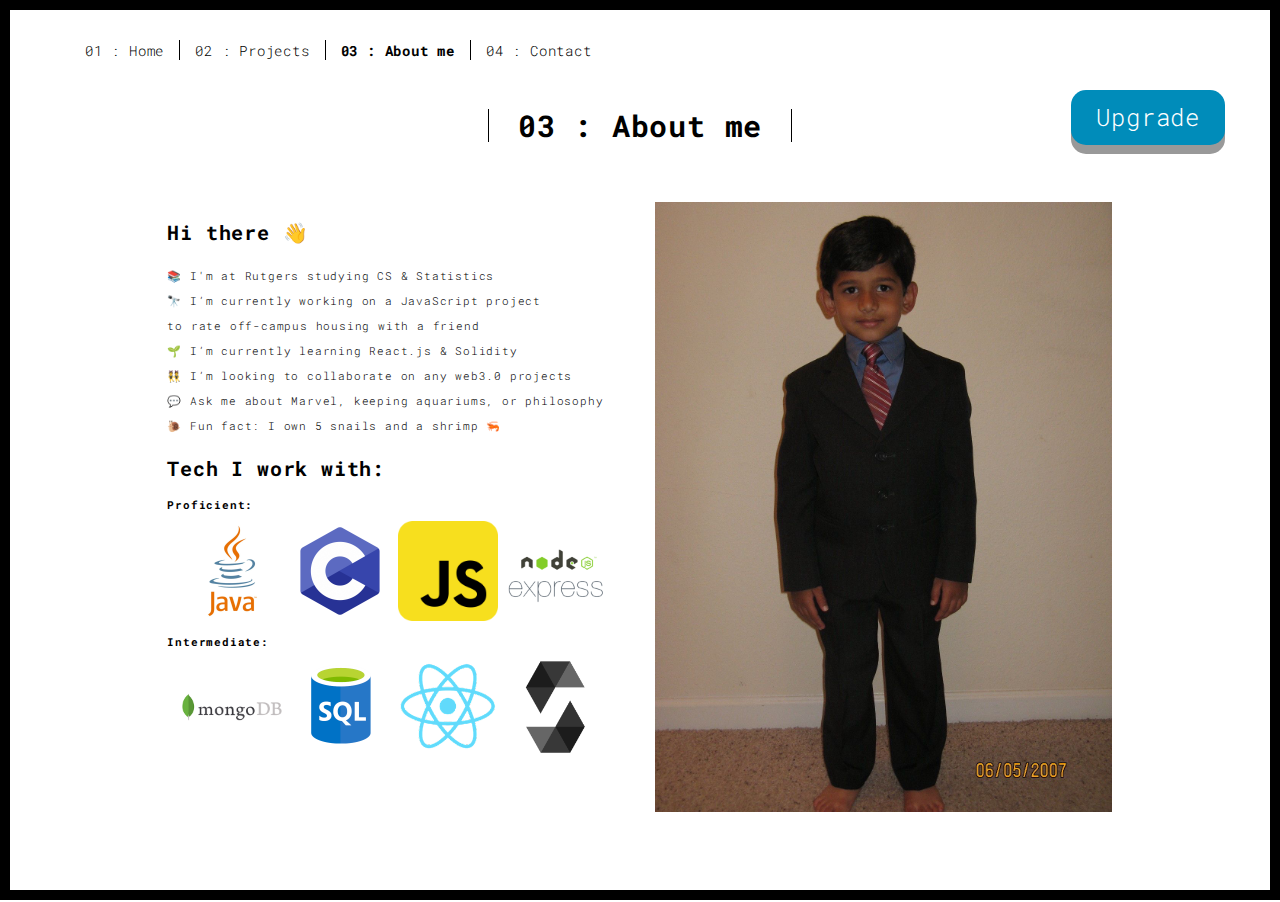
==== about.html @ c61978a7 "Top-right Corner" ====
<!DOCTYPE html>
<html lang="en">

<head>
  <meta charset="UTF-8">
  <meta content="IE=edge" http-equiv="X-UA-Compatible">
  <meta content="width=device-width,initial-scale=1" name="viewport">
  <meta content="description" name="description">
  <meta name="google" content="notranslate" />
  

  <!-- Disable tap highlight on IE -->
  <meta name="msapplication-tap-highlight" content="no">
  
  <link rel="apple-touch-icon" sizes="180x180" href="./assets/apple-icon-180x180.png">
  <link href="./assets/favicon.ico" rel="icon">

  <title>About page</title>  

<link href="./main.3f6952e4.css" rel="stylesheet"></head>

<body class="">
<div id="site-border-left"></div>
<div id="site-border-right"></div>
<div id="site-border-top"></div>
<div id="site-border-bottom"></div>
 <!-- Add your content of header -->
<header>
  <nav class="navbar  navbar-fixed-top navbar-default">
    <div class="container">
        <button type="button" class="navbar-toggle collapsed" data-toggle="collapse" data-target="#navbar-collapse" aria-expanded="false">
          <span class="sr-only">Toggle navigation</span>
          <span class="icon-bar"></span>
          <span class="icon-bar"></span>
          <span class="icon-bar"></span>
        </button>

      <div class="collapse navbar-collapse" id="navbar-collapse">
        <ul class="nav navbar-nav ">
          <li><a href="./index.html" title="">01 : Home</a></li>
          <li><a href="./works.html" title="">02 : Projects</a></li>
          <li><a href="./about.html" title="">03 : About me</a></li>
          <li><a href="./contact.html" title="">04 : Contact</a></li>
          
        </ul>
	

      </div> 
    </div>
  </nav>
</header>

<div class="section-container">
    <div class="container">
      <div class="row">
        <div class="col-xs-12">
          <div class="section-container-spacer text-center">
            <h1 class="h2">03 : About me</h1>
		<a href="https://abhitej-bokka.github.io/three/" class="button">Upgrade</a>
          </div>
          
          <div class="row">
            <div class="col-md-10 col-md-offset-1">
              <div class="row">
                <div class="col-xs-12 col-md-6">
                  <h3>Hi there 👋</h3>
                  <p>
📚 I'm at Rutgers studying CS & Statistics<br>
🔭 I’m currently working on a JavaScript project <br>to rate off-campus housing with a friend <br>
🌱 I’m currently learning React.js & Solidity <br>
👯 I’m looking to collaborate on any web3.0 projects <br>
💬 Ask me about Marvel, keeping aquariums, or philosophy <br>
🐌 Fun fact: I own 5 snails and a shrimp 🦐<br> </p>	


<style>
img:hover {
  animation: shake 0.5s;
  animation-iteration-count: infinite;
}

@keyframes shake {
  0% { transform: translate(1px, 1px) rotate(0deg); }
  10% { transform: translate(-1px, -2px) rotate(-1deg); }
  20% { transform: translate(-3px, 0px) rotate(1deg); }
  30% { transform: translate(3px, 2px) rotate(0deg); }
  40% { transform: translate(1px, -1px) rotate(1deg); }
  50% { transform: translate(-1px, 2px) rotate(-1deg); }
  60% { transform: translate(-3px, 1px) rotate(0deg); }
  70% { transform: translate(3px, 1px) rotate(-1deg); }
  80% { transform: translate(-1px, -1px) rotate(1deg); }
  90% { transform: translate(1px, 2px) rotate(0deg); }
  100% { transform: translate(1px, -2px) rotate(-1deg); }
}
</style>


<h3>Tech I work with:</h3>
<h4>Proficient:</h4>	

<div class="col-xs-12 col-md-12">

<p>
<img src="./assets/images/skills/java.jpg" alt="Avatar" style="width:100px;height:100px;">

<img src="./assets/images/skills/cp.png" alt="Avatar" style="width:100px;height:100px;">

<img src="./assets/images/skills/javascript.png" alt="Avatar" style="width:100px;height:100px;">

<img src="./assets/images/skills/ne.png" alt="Avatar" style="width:100px;height:100px;">

</div>

<h4>Intermediate:</h4>	

<div class="col-xs-12 col-md-12">

<p>

<img src="./assets/images/skills/mongodb.png" alt="Avatar" style="width:100px;height:100px;">

<img src="./assets/images/skills/sql.png" alt="Avatar" style="width:100px;height:100px;">


<!--
<img src="./assets/images/skills/html5.png" alt="Avatar" style="width:100px;height:100px;">

<img src="./assets/images/skills/css3.png" alt="Avatar" style="width:100px;height:100px;">
-->
<img src="./assets/images/skills/react.png" alt="Avatar" style="width:100px;height:100px;">

<img src="./assets/images/skills/solid.png" alt="Avatar" style="width:100px;height:100px;">
</div>
                  

                </div>
                <div class="col-xs-12 col-md-6">
                  <img src="./assets/images/baby.jpg" class="img-responsive" alt="">
                </div>
              </div>
            </div>
          </div>
          
          
       </div>
      </div>
    </div>
  </div>


<style>
.button {
  display: inline-block;
  padding: 15px 25px;
  font-size: 24px;
  cursor: pointer;
  text-align: center;
  text-decoration: none;
  outline: none;
  color: #fff;
  background-color: #008CBA;
  border: none;
  border-radius: 15px;
  box-shadow: 0 9px #999;
position:absolute; top:0; right:00;
}

.button:hover {background-color: #0487B3}

.button:active {
  background-color: #037DA6;
  box-shadow: 0 5px #666;
  transform: translateY(4px);
}
</style>
<!--
<a href="https://abhitej-bokka.github.io/three/" class="button">Upgrade</a>
  <div class="container">
    <div class="row">
      <div class="col-xs-12">
	<a href="https://abhitej-bokka.github.io/three/" class="button">Upgrade</a>
      </div>
    </div>
  </div>
-->

<script>
  document.addEventListener("DOMContentLoaded", function (event) {
     navActivePage();
  });
</script>

<!-- Google Analytics: change UA-XXXXX-X to be your site's ID 

<script>
  (function (i, s, o, g, r, a, m) {
    i['GoogleAnalyticsObject'] = r; i[r] = i[r] || function () {
      (i[r].q = i[r].q || []).push(arguments)
    }, i[r].l = 1 * new Date(); a = s.createElement(o),
      m = s.getElementsByTagName(o)[0]; a.async = 1; a.src = g; m.parentNode.insertBefore(a, m)
  })(window, document, 'script', '//www.google-analytics.com/analytics.js', 'ga');
  ga('create', 'UA-XXXXX-X', 'auto');
  ga('send', 'pageview');
</script>

--> <script type="text/javascript" src="./main.70a66962.js"></script></body>

</html>
---- main.3f6952e4.css ----
@import url(https://fonts.googleapis.com/css?family=Roboto:900|Roboto+Mono:300,400,700);
@import url(https://maxcdn.bootstrapcdn.com/font-awesome/4.7.0/css/font-awesome.min.css);

/*!
 * Bootstrap v3.3.7 (http://getbootstrap.com)
 * Copyright 2011-2016 Twitter, Inc.
 * Licensed under MIT (https://github.com/twbs/bootstrap/blob/master/LICENSE)
 */


/*! normalize.css v3.0.3 | MIT License | github.com/necolas/normalize.css */

html {
	font-family: sans-serif;
	-ms-text-size-adjust: 100%;
	-webkit-text-size-adjust: 100%
}

body {
	margin: 0
}

article,
aside,
details,
figcaption,
figure,
footer,
header,
hgroup,
main,
menu,
nav,
section,
summary {
	display: block
}

audio,
canvas,
progress,
video {
	display: inline-block;
	vertical-align: baseline
}

audio:not([controls]) {
	display: none;
	height: 0
}

[hidden],
template {
	display: none
}

a {
	background-color: transparent
}

a:active,
a:hover {
	outline: 0
}

abbr[title] {
	border-bottom: 1px dotted
}

b,
strong {
	font-weight: 700
}

dfn {
	font-style: italic
}

h1 {
	font-size: 2em;
	margin: .67em 0
}

mark {
	background: #ff0;
	color: #000
}

small {
	font-size: 80%
}

sub,
sup {
	font-size: 75%;
	line-height: 0;
	position: relative;
	vertical-align: baseline
}

sup {
	top: -.5em
}

sub {
	bottom: -.25em
}

img {
	border: 0
}

svg:not(:root) {
	overflow: hidden
}

figure {
	margin: 1em 40px
}

hr {
	box-sizing: content-box;
	height: 0
}

pre {
	overflow: auto
}

code,
kbd,
pre,
samp {
	font-family: monospace, monospace;
	font-size: 1em
}

button,
input,
optgroup,
select,
textarea {
	color: inherit;
	font: inherit;
	margin: 0
}

button {
	overflow: visible
}

button,
select {
	text-transform: none
}

button,
html input[type=button],
input[type=reset],
input[type=submit] {
	-webkit-appearance: button;
	cursor: pointer
}

button[disabled],
html input[disabled] {
	cursor: default
}

button::-moz-focus-inner,
input::-moz-focus-inner {
	border: 0;
	padding: 0
}

input {
	line-height: normal
}

input[type=checkbox],
input[type=radio] {
	box-sizing: border-box;
	padding: 0
}

input[type=number]::-webkit-inner-spin-button,
input[type=number]::-webkit-outer-spin-button {
	height: auto
}

input[type=search] {
	-webkit-appearance: textfield;
	box-sizing: content-box
}

input[type=search]::-webkit-search-cancel-button,
input[type=search]::-webkit-search-decoration {
	-webkit-appearance: none
}

fieldset {
	border: 1px pink;
	margin: 10 12px;
	padding: .35em .625em .75em
}

textarea {
	overflow: auto
}

optgroup {
	font-weight: 700
}

table {
	border-collapse: collapse;
	border-spacing: 0
}

td,
th {
	padding: 0
}


/*! Source: https://github.com/h5bp/html5-boilerplate/blob/master/src/css/main.css */

@media print {
	*,
	:after,
	:before {
		background: transparent!important;
		color: #000!important;
		box-shadow: none!important;
		text-shadow: none!important
	}
	a,
	a:visited {
		text-decoration: underline
	}
	a[href]:after {
		content: " (" attr(href) ")"
	}
	abbr[title]:after {
		content: " (" attr(title) ")"
	}
	a[href^="#"]:after,
	a[href^="javascript:"]:after {
		content: ""
	}
	blockquote,
	pre {
		border: 1px solid #999;
		page-break-inside: avoid
	}
	thead {
		display: table-header-group
	}
	img,
	tr {
		page-break-inside: avoid
	}
	img {
		max-width: 100%!important
	}
	h2,
	h3,
	p {
		orphans: 3;
		widows: 3
	}
	h2,
	h3 {
		page-break-after: avoid
	}
	.navbar {
		display: none
	}
	.btn>.caret,
	.dropup>.btn>.caret {
		border-top-color: #000!important
	}
	.label {
		border: 1px solid #000
	}
	.table {
		border-collapse: collapse!important
	}
	.table td,
	.table th {
		background-color: #fff!important
	}
	.table-bordered td,
	.table-bordered th {
		border: 1px solid #ddd!important
	}
}

*,
:after,
:before {
	-webkit-box-sizing: border-box;
	-moz-box-sizing: border-box;
	box-sizing: border-box
}

html {
	font-size: 10px;
	-webkit-tap-highlight-color: transparent
}

body {
	font-family: Roboto Mono, Helvetica, Arial, sans-serif;
	font-size: 11px;
	line-height: 1.78;
	color: #000;
	background-color: #fff
}

button,
input,
select,
textarea {
	font-family: inherit;
	font-size: inherit;
	line-height: inherit
}

a {
	color: #001aff;
	text-decoration: none
}

a:focus,
a:hover {
	color: #0012b3;
	text-decoration: underline
}

a:focus {
	outline: 5px auto -webkit-focus-ring-color;
	outline-offset: -2px
}

figure {
	margin: 0
}

img {
	vertical-align: middle
}

.img-responsive {
	display: block;
	max-width: 100%;
	height: auto
}

.img-rounded {
	border-radius: 0
}

.img-thumbnail {
	padding: 4px;
	line-height: 1.78;
	background-color: #fff;
	border: 1px solid #ddd;
	border-radius: 0;
	-webkit-transition: all .2s ease-in-out;
	-o-transition: all .2s ease-in-out;
	transition: all .2s ease-in-out;
	display: inline-block;
	max-width: 100%;
	height: auto
}

.img-circle {
	border-radius: 50%
}

//Added by Abhitej Bokka - 1/21/2022


/* The flip card container - set the width and height to whatever you want. We have added the border property to demonstrate that the flip itself goes out of the box on hover (remove perspective if you don't want the 3D effect */
.flip-card {
  background-color: transparent;
  width: 30px;
  height: 20px;
  border: 1px solid #f1f1f1;
  perspective: 100px; /* Remove this if you don't want the 3D effect */
}

/* This container is needed to position the front and back side */
.flip-card-inner {
  position: relative;
  width: 100%;
  height: 100%;
  text-align: center;
  transition: transform 0.8s;
  transform-style: preserve-3d;
}

/* Do an horizontal flip when you move the mouse over the flip box container */
.flip-card:hover .flip-card-inner {
  transform: rotateY(180deg);
}

/* Position the front and back side */
.flip-card-front, .flip-card-back {
  position: absolute;
  width: 100%;
  height: 100%;
  -webkit-backface-visibility: hidden; /* Safari */
  backface-visibility: hidden;
}

/* Style the front side (fallback if image is missing) */
.flip-card-front {
  background-color: #bbb;
  color: black;
}

/* Style the back side */
.flip-card-back {
  background-color: dodgerblue;
  color: black;
  transform: rotateY(180deg);
}








//Finished by Abhitej Bokka - 1/21/2022






hr {
	margin-top: 19px;
	margin-bottom: 19px;
	border: 0;
	border-top: 1px solid #eee
}

.sr-only {
	position: absolute;
	width: 1px;
	height: 1px;
	margin: -1px;
	padding: 0;
	overflow: hidden;
	clip: rect(0, 0, 0, 0);
	border: 0
}

.sr-only-focusable:active,
.sr-only-focusable:focus {
	position: static;
	width: auto;
	height: auto;
	margin: 0;
	overflow: visible;
	clip: auto
}

[role=button] {
	cursor: pointer
}

.h1,
.h2,
.h3,
.h4,
.h5,
.h6,
h1,
h2,
h3,
h4,
h5,
h6 {
	font-family: Roboto Mono, Helvetica, Arial, sans-serif;
	font-weight: 700;
	line-height: 1.1;
	color: #000
}

.h1 .small,
.h1 small,
.h2 .small,
.h2 small,
.h3 .small,
.h3 small,
.h4 .small,
.h4 small,
.h5 .small,
.h5 small,
.h6 .small,
.h6 small,
h1 .small,
h1 small,
h2 .small,
h2 small,
h3 .small,
h3 small,
h4 .small,
h4 small,
h5 .small,
h5 small,
h6 .small,
h6 small {
	font-weight: 400;
	line-height: 1;
	color: #777
}

.h1,
.h2,
.h3,
h1,
h2,
h3 {
	margin-top: 19px;
	margin-bottom: 9.5px
}

.h1 .small,
.h1 small,
.h2 .small,
.h2 small,
.h3 .small,
.h3 small,
h1 .small,
h1 small,
h2 .small,
h2 small,
h3 .small,
h3 small {
	font-size: 65%
}

.h4,
.h5,
.h6,
h4,
h5,
h6 {
	margin-top: 9.5px;
	margin-bottom: 9.5px
}

.h4 .small,
.h4 small,
.h5 .small,
.h5 small,
.h6 .small,
.h6 small,
h4 .small,
h4 small,
h5 .small,
h5 small,
h6 .small,
h6 small {
	font-size: 75%
}

.h1,
h1 {
	font-size: 70px
}

.h2,
h2 {
	font-size: 30px
}

.h3,
h3 {
	font-size: 20px
}

.h4,
.h5,
h4,
h5 {
	font-size: 11px
}

.h6,
h6 {
	font-size: 10px
}

p {
	margin: 0 0 9.5px
}

.lead {
	margin-bottom: 19px;
	font-size: 12px;
	font-weight: 300;
	line-height: 1.4
}

@media (min-width:768px) {
	.lead {
		font-size: 16.5px
	}
}

.small,
small {
	font-size: 90%
}

.mark,
mark {
	background-color: #fcf8e3;
	padding: .2em
}

.text-left {
	text-align: left
}

.text-right {
	text-align: right
}

.text-center {
	text-align: center
}

.text-justify {
	text-align: justify
}

.text-nowrap {
	white-space: nowrap
}

.text-lowercase {
	text-transform: lowercase
}

.initialism,
.text-uppercase {
	text-transform: uppercase
}

.text-capitalize {
	text-transform: capitalize
}

.text-muted {
	color: #777
}

.text-primary {
	color: #001aff
}

a.text-primary:focus,
a.text-primary:hover {
	color: #0015cc
}

.text-success {
	color: #fff
}

a.text-success:focus,
a.text-success:hover {
	color: #e6e6e6
}

.text-info {
	color: #31708f
}

a.text-info:focus,
a.text-info:hover {
	color: #245269
}

.text-warning {
	color: #8a6d3b
}

a.text-warning:focus,
a.text-warning:hover {
	color: #66512c
}

.text-danger {
	color: #fff
}

a.text-danger:focus,
a.text-danger:hover {
	color: #e6e6e6
}

.bg-primary {
	color: #fff;
	background-color: #001aff
}

a.bg-primary:focus,
a.bg-primary:hover {
	background-color: #0015cc
}

.bg-success,
a.bg-success:focus,
a.bg-success:hover {
	background-color: #000
}

.bg-info {
	background-color: #d9edf7
}

a.bg-info:focus,
a.bg-info:hover {
	background-color: #afd9ee
}

.bg-warning {
	background-color: #fcf8e3
}

a.bg-warning:focus,
a.bg-warning:hover {
	background-color: #f7ecb5
}

.bg-danger {
	background-color: red
}

a.bg-danger:focus,
a.bg-danger:hover {
	background-color: #c00
}

.page-header {
	padding-bottom: 8.5px;
	margin: 38px 0 19px;
	border-bottom: 1px solid #eee
}

ol,
ul {
	margin-top: 0;
	margin-bottom: 9.5px
}

ol ol,
ol ul,
ul ol,
ul ul {
	margin-bottom: 0
}

.list-inline,
.list-unstyled {
	padding-left: 0;
	list-style: none
}

.list-inline {
	margin-left: -5px
}

.list-inline>li {
	display: inline-block;
	padding-left: 5px;
	padding-right: 5px
}

dl {
	margin-top: 0;
	margin-bottom: 19px
}

dd,
dt {
	line-height: 1.78
}

dt {
	font-weight: 700
}

dd {
	margin-left: 0
}

.dl-horizontal dd:after,
.dl-horizontal dd:before {
	content: " ";
	display: table
}

.dl-horizontal dd:after {
	clear: both
}

@media (min-width:768px) {
	.dl-horizontal dt {
		float: left;
		width: 160px;
		clear: left;
		text-align: right;
		overflow: hidden;
		text-overflow: ellipsis;
		white-space: nowrap
	}
	.dl-horizontal dd {
		margin-left: 180px
	}
}

abbr[data-original-title],
abbr[title] {
	cursor: help;
	border-bottom: 1px dotted #777
}

.initialism {
	font-size: 90%
}

blockquote {
	padding: 9.5px 19px;
	margin: 0 0 19px;
	font-size: 13.75px;
	border-left: 5px solid #eee
}

blockquote ol:last-child,
blockquote p:last-child,
blockquote ul:last-child {
	margin-bottom: 0
}

blockquote .small,
blockquote footer,
blockquote small {
	display: block;
	font-size: 80%;
	line-height: 1.78;
	color: #777
}

blockquote .small:before,
blockquote footer:before,
blockquote small:before {
	content: "\2014   \A0"
}

.blockquote-reverse,
blockquote.pull-right {
	padding-right: 15px;
	padding-left: 0;
	border-right: 5px solid #eee;
	border-left: 0;
	text-align: right
}

.blockquote-reverse .small:before,
.blockquote-reverse footer:before,
.blockquote-reverse small:before,
blockquote.pull-right .small:before,
blockquote.pull-right footer:before,
blockquote.pull-right small:before {
	content: ""
}

.blockquote-reverse .small:after,
.blockquote-reverse footer:after,
.blockquote-reverse small:after,
blockquote.pull-right .small:after,
blockquote.pull-right footer:after,
blockquote.pull-right small:after {
	content: "\A0   \2014"
}

address {
	margin-bottom: 19px;
	font-style: normal;
	line-height: 1.78
}

code,
kbd,
pre,
samp {
	font-family: Menlo, Monaco, Consolas, Courier New, monospace
}

code {
	color: #c7254e;
	background-color: #f9f2f4
}

code,
kbd {
	padding: 2px 4px;
	font-size: 90%;
	border-radius: 0
}

kbd {
	color: #fff;
	background-color: #333;
	box-shadow: inset 0 -1px 0 rgba(0, 0, 0, .25)
}

kbd kbd {
	padding: 0;
	font-size: 100%;
	font-weight: 700;
	box-shadow: none
}

pre {
	display: block;
	padding: 9px;
	margin: 0 0 9.5px;
	font-size: 10px;
	line-height: 1.78;
	word-break: break-all;
	word-wrap: break-word;
	color: #333;
	background-color: #f5f5f5;
	border: 1px solid #ccc;
	border-radius: 0
}

pre code {
	padding: 0;
	font-size: inherit;
	color: inherit;
	white-space: pre-wrap;
	background-color: transparent;
	border-radius: 0
}

.pre-scrollable {
	max-height: 340px;
	overflow-y: scroll
}

.container {
	margin-right: auto;
	margin-left: auto;
	padding-left: 15px;
	padding-right: 15px
}

.container:after,
.container:before {
	content: " ";
	display: table
}

.container:after {
	clear: both
}

@media (min-width:768px) {
	.container {
		width: 750px
	}
}

@media (min-width:992px) {
	.container {
		width: 970px
	}
}

@media (min-width:1200px) {
	.container {
		width: 1170px
	}
}

.container-fluid {
	margin-right: auto;
	margin-left: auto;
	padding-left: 15px;
	padding-right: 15px
}

.container-fluid:after,
.container-fluid:before {
	content: " ";
	display: table
}

.container-fluid:after {
	clear: both
}

.row {
	margin-left: -15px;
	margin-right: -15px
}

.row:after,
.row:before {
	content: " ";
	display: table
}

.row:after {
	clear: both
}

.col-lg-1,
.col-lg-2,
.col-lg-3,
.col-lg-4,
.col-lg-5,
.col-lg-6,
.col-lg-7,
.col-lg-8,
.col-lg-9,
.col-lg-10,
.col-lg-11,
.col-lg-12,
.col-md-1,
.col-md-2,
.col-md-3,
.col-md-4,
.col-md-5,
.col-md-6,
.col-md-7,
.col-md-8,
.col-md-9,
.col-md-10,
.col-md-11,
.col-md-12,
.col-sm-1,
.col-sm-2,
.col-sm-3,
.col-sm-4,
.col-sm-5,
.col-sm-6,
.col-sm-7,
.col-sm-8,
.col-sm-9,
.col-sm-10,
.col-sm-11,
.col-sm-12,
.col-xs-1,
.col-xs-2,
.col-xs-3,
.col-xs-4,
.col-xs-5,
.col-xs-6,
.col-xs-7,
.col-xs-8,
.col-xs-9,
.col-xs-10,
.col-xs-11,
.col-xs-12 {
	position: relative;
	min-height: 1px;
	padding-left: 15px;
	padding-right: 15px
}

.col-xs-1,
.col-xs-2,
.col-xs-3,
.col-xs-4,
.col-xs-5,
.col-xs-6,
.col-xs-7,
.col-xs-8,
.col-xs-9,
.col-xs-10,
.col-xs-11,
.col-xs-12 {
	float: left
}

.col-xs-1 {
	width: 8.33333%
}

.col-xs-2 {
	width: 16.66667%
}

.col-xs-3 {
	width: 25%
}

.col-xs-4 {
	width: 33.33333%
}

.col-xs-5 {
	width: 41.66667%
}

.col-xs-6 {
	width: 50%
}

.col-xs-7 {
	width: 58.33333%
}

.col-xs-8 {
	width: 66.66667%
}

.col-xs-9 {
	width: 75%
}

.col-xs-10 {
	width: 83.33333%
}

.col-xs-11 {
	width: 91.66667%
}

.col-xs-12 {
	width: 100%
}

.col-xs-pull-0 {
	right: auto
}

.col-xs-pull-1 {
	right: 8.33333%
}

.col-xs-pull-2 {
	right: 16.66667%
}

.col-xs-pull-3 {
	right: 25%
}

.col-xs-pull-4 {
	right: 33.33333%
}

.col-xs-pull-5 {
	right: 41.66667%
}

.col-xs-pull-6 {
	right: 50%
}

.col-xs-pull-7 {
	right: 58.33333%
}

.col-xs-pull-8 {
	right: 66.66667%
}

.col-xs-pull-9 {
	right: 75%
}

.col-xs-pull-10 {
	right: 83.33333%
}

.col-xs-pull-11 {
	right: 91.66667%
}

.col-xs-pull-12 {
	right: 100%
}

.col-xs-push-0 {
	left: auto
}

.col-xs-push-1 {
	left: 8.33333%
}

.col-xs-push-2 {
	left: 16.66667%
}

.col-xs-push-3 {
	left: 25%
}

.col-xs-push-4 {
	left: 33.33333%
}

.col-xs-push-5 {
	left: 41.66667%
}

.col-xs-push-6 {
	left: 50%
}

.col-xs-push-7 {
	left: 58.33333%
}

.col-xs-push-8 {
	left: 66.66667%
}

.col-xs-push-9 {
	left: 75%
}

.col-xs-push-10 {
	left: 83.33333%
}

.col-xs-push-11 {
	left: 91.66667%
}

.col-xs-push-12 {
	left: 100%
}

.col-xs-offset-0 {
	margin-left: 0
}

.col-xs-offset-1 {
	margin-left: 8.33333%
}

.col-xs-offset-2 {
	margin-left: 16.66667%
}

.col-xs-offset-3 {
	margin-left: 25%
}

.col-xs-offset-4 {
	margin-left: 33.33333%
}

.col-xs-offset-5 {
	margin-left: 41.66667%
}

.col-xs-offset-6 {
	margin-left: 50%
}

.col-xs-offset-7 {
	margin-left: 58.33333%
}

.col-xs-offset-8 {
	margin-left: 66.66667%
}

.col-xs-offset-9 {
	margin-left: 75%
}

.col-xs-offset-10 {
	margin-left: 83.33333%
}

.col-xs-offset-11 {
	margin-left: 91.66667%
}

.col-xs-offset-12 {
	margin-left: 100%
}

@media (min-width:768px) {
	.col-sm-1,
	.col-sm-2,
	.col-sm-3,
	.col-sm-4,
	.col-sm-5,
	.col-sm-6,
	.col-sm-7,
	.col-sm-8,
	.col-sm-9,
	.col-sm-10,
	.col-sm-11,
	.col-sm-12 {
		float: left
	}
	.col-sm-1 {
		width: 8.33333%
	}
	.col-sm-2 {
		width: 16.66667%
	}
	.col-sm-3 {
		width: 25%
	}
	.col-sm-4 {
		width: 33.33333%
	}
	.col-sm-5 {
		width: 41.66667%
	}
	.col-sm-6 {
		width: 50%
	}
	.col-sm-7 {
		width: 58.33333%
	}
	.col-sm-8 {
		width: 66.66667%
	}
	.col-sm-9 {
		width: 75%
	}
	.col-sm-10 {
		width: 83.33333%
	}
	.col-sm-11 {
		width: 91.66667%
	}
	.col-sm-12 {
		width: 100%
	}
	.col-sm-pull-0 {
		right: auto
	}
	.col-sm-pull-1 {
		right: 8.33333%
	}
	.col-sm-pull-2 {
		right: 16.66667%
	}
	.col-sm-pull-3 {
		right: 25%
	}
	.col-sm-pull-4 {
		right: 33.33333%
	}
	.col-sm-pull-5 {
		right: 41.66667%
	}
	.col-sm-pull-6 {
		right: 50%
	}
	.col-sm-pull-7 {
		right: 58.33333%
	}
	.col-sm-pull-8 {
		right: 66.66667%
	}
	.col-sm-pull-9 {
		right: 75%
	}
	.col-sm-pull-10 {
		right: 83.33333%
	}
	.col-sm-pull-11 {
		right: 91.66667%
	}
	.col-sm-pull-12 {
		right: 100%
	}
	.col-sm-push-0 {
		left: auto
	}
	.col-sm-push-1 {
		left: 8.33333%
	}
	.col-sm-push-2 {
		left: 16.66667%
	}
	.col-sm-push-3 {
		left: 25%
	}
	.col-sm-push-4 {
		left: 33.33333%
	}
	.col-sm-push-5 {
		left: 41.66667%
	}
	.col-sm-push-6 {
		left: 50%
	}
	.col-sm-push-7 {
		left: 58.33333%
	}
	.col-sm-push-8 {
		left: 66.66667%
	}
	.col-sm-push-9 {
		left: 75%
	}
	.col-sm-push-10 {
		left: 83.33333%
	}
	.col-sm-push-11 {
		left: 91.66667%
	}
	.col-sm-push-12 {
		left: 100%
	}
	.col-sm-offset-0 {
		margin-left: 0
	}
	.col-sm-offset-1 {
		margin-left: 8.33333%
	}
	.col-sm-offset-2 {
		margin-left: 16.66667%
	}
	.col-sm-offset-3 {
		margin-left: 25%
	}
	.col-sm-offset-4 {
		margin-left: 33.33333%
	}
	.col-sm-offset-5 {
		margin-left: 41.66667%
	}
	.col-sm-offset-6 {
		margin-left: 50%
	}
	.col-sm-offset-7 {
		margin-left: 58.33333%
	}
	.col-sm-offset-8 {
		margin-left: 66.66667%
	}
	.col-sm-offset-9 {
		margin-left: 75%
	}
	.col-sm-offset-10 {
		margin-left: 83.33333%
	}
	.col-sm-offset-11 {
		margin-left: 91.66667%
	}
	.col-sm-offset-12 {
		margin-left: 100%
	}
}

@media (min-width:992px) {
	.col-md-1,
	.col-md-2,
	.col-md-3,
	.col-md-4,
	.col-md-5,
	.col-md-6,
	.col-md-7,
	.col-md-8,
	.col-md-9,
	.col-md-10,
	.col-md-11,
	.col-md-12 {
		float: left
	}
	.col-md-1 {
		width: 8.33333%
	}
	.col-md-2 {
		width: 16.66667%
	}
	.col-md-3 {
		width: 25%
	}
	.col-md-4 {
		width: 33.33333%
	}
	.col-md-5 {
		width: 41.66667%
	}
	.col-md-6 {
		width: 50%
	}
	.col-md-7 {
		width: 58.33333%
	}
	.col-md-8 {
		width: 66.66667%
	}
	.col-md-9 {
		width: 75%
	}
	.col-md-10 {
		width: 83.33333%
	}
	.col-md-11 {
		width: 91.66667%
	}
	.col-md-12 {
		width: 100%
	}
	.col-md-pull-0 {
		right: auto
	}
	.col-md-pull-1 {
		right: 8.33333%
	}
	.col-md-pull-2 {
		right: 16.66667%
	}
	.col-md-pull-3 {
		right: 25%
	}
	.col-md-pull-4 {
		right: 33.33333%
	}
	.col-md-pull-5 {
		right: 41.66667%
	}
	.col-md-pull-6 {
		right: 50%
	}
	.col-md-pull-7 {
		right: 58.33333%
	}
	.col-md-pull-8 {
		right: 66.66667%
	}
	.col-md-pull-9 {
		right: 75%
	}
	.col-md-pull-10 {
		right: 83.33333%
	}
	.col-md-pull-11 {
		right: 91.66667%
	}
	.col-md-pull-12 {
		right: 100%
	}
	.col-md-push-0 {
		left: auto
	}
	.col-md-push-1 {
		left: 8.33333%
	}
	.col-md-push-2 {
		left: 16.66667%
	}
	.col-md-push-3 {
		left: 25%
	}
	.col-md-push-4 {
		left: 33.33333%
	}
	.col-md-push-5 {
		left: 41.66667%
	}
	.col-md-push-6 {
		left: 50%
	}
	.col-md-push-7 {
		left: 58.33333%
	}
	.col-md-push-8 {
		left: 66.66667%
	}
	.col-md-push-9 {
		left: 75%
	}
	.col-md-push-10 {
		left: 83.33333%
	}
	.col-md-push-11 {
		left: 91.66667%
	}
	.col-md-push-12 {
		left: 100%
	}
	.col-md-offset-0 {
		margin-left: 0
	}
	.col-md-offset-1 {
		margin-left: 8.33333%
	}
	.col-md-offset-2 {
		margin-left: 16.66667%
	}
	.col-md-offset-3 {
		margin-left: 25%
	}
	.col-md-offset-4 {
		margin-left: 33.33333%
	}
	.col-md-offset-5 {
		margin-left: 41.66667%
	}
	.col-md-offset-6 {
		margin-left: 50%
	}
	.col-md-offset-7 {
		margin-left: 58.33333%
	}
	.col-md-offset-8 {
		margin-left: 66.66667%
	}
	.col-md-offset-9 {
		margin-left: 75%
	}
	.col-md-offset-10 {
		margin-left: 83.33333%
	}
	.col-md-offset-11 {
		margin-left: 91.66667%
	}
	.col-md-offset-12 {
		margin-left: 100%
	}
}

@media (min-width:1200px) {
	.col-lg-1,
	.col-lg-2,
	.col-lg-3,
	.col-lg-4,
	.col-lg-5,
	.col-lg-6,
	.col-lg-7,
	.col-lg-8,
	.col-lg-9,
	.col-lg-10,
	.col-lg-11,
	.col-lg-12 {
		float: left
	}
	.col-lg-1 {
		width: 8.33333%
	}
	.col-lg-2 {
		width: 16.66667%
	}
	.col-lg-3 {
		width: 25%
	}
	.col-lg-4 {
		width: 33.33333%
	}
	.col-lg-5 {
		width: 41.66667%
	}
	.col-lg-6 {
		width: 50%
	}
	.col-lg-7 {
		width: 58.33333%
	}
	.col-lg-8 {
		width: 66.66667%
	}
	.col-lg-9 {
		width: 75%
	}
	.col-lg-10 {
		width: 83.33333%
	}
	.col-lg-11 {
		width: 91.66667%
	}
	.col-lg-12 {
		width: 100%
	}
	.col-lg-pull-0 {
		right: auto
	}
	.col-lg-pull-1 {
		right: 8.33333%
	}
	.col-lg-pull-2 {
		right: 16.66667%
	}
	.col-lg-pull-3 {
		right: 25%
	}
	.col-lg-pull-4 {
		right: 33.33333%
	}
	.col-lg-pull-5 {
		right: 41.66667%
	}
	.col-lg-pull-6 {
		right: 50%
	}
	.col-lg-pull-7 {
		right: 58.33333%
	}
	.col-lg-pull-8 {
		right: 66.66667%
	}
	.col-lg-pull-9 {
		right: 75%
	}
	.col-lg-pull-10 {
		right: 83.33333%
	}
	.col-lg-pull-11 {
		right: 91.66667%
	}
	.col-lg-pull-12 {
		right: 100%
	}
	.col-lg-push-0 {
		left: auto
	}
	.col-lg-push-1 {
		left: 8.33333%
	}
	.col-lg-push-2 {
		left: 16.66667%
	}
	.col-lg-push-3 {
		left: 25%
	}
	.col-lg-push-4 {
		left: 33.33333%
	}
	.col-lg-push-5 {
		left: 41.66667%
	}
	.col-lg-push-6 {
		left: 50%
	}
	.col-lg-push-7 {
		left: 58.33333%
	}
	.col-lg-push-8 {
		left: 66.66667%
	}
	.col-lg-push-9 {
		left: 75%
	}
	.col-lg-push-10 {
		left: 83.33333%
	}
	.col-lg-push-11 {
		left: 91.66667%
	}
	.col-lg-push-12 {
		left: 100%
	}
	.col-lg-offset-0 {
		margin-left: 0
	}
	.col-lg-offset-1 {
		margin-left: 8.33333%
	}
	.col-lg-offset-2 {
		margin-left: 16.66667%
	}
	.col-lg-offset-3 {
		margin-left: 25%
	}
	.col-lg-offset-4 {
		margin-left: 33.33333%
	}
	.col-lg-offset-5 {
		margin-left: 41.66667%
	}
	.col-lg-offset-6 {
		margin-left: 50%
	}
	.col-lg-offset-7 {
		margin-left: 58.33333%
	}
	.col-lg-offset-8 {
		margin-left: 66.66667%
	}
	.col-lg-offset-9 {
		margin-left: 75%
	}
	.col-lg-offset-10 {
		margin-left: 83.33333%
	}
	.col-lg-offset-11 {
		margin-left: 91.66667%
	}
	.col-lg-offset-12 {
		margin-left: 100%
	}
}

table {
	background-color: transparent
}

caption {
	padding-top: 8px;
	padding-bottom: 8px;
	color: #777
}

caption,
th {
	text-align: left
}

.table {
	width: 100%;
	max-width: 100%;
	margin-bottom: 19px
}

.table>tbody>tr>td,
.table>tbody>tr>th,
.table>tfoot>tr>td,
.table>tfoot>tr>th,
.table>thead>tr>td,
.table>thead>tr>th {
	padding: 8px;
	line-height: 1.78;
	vertical-align: top;
	border-top: 1px solid #ddd
}

.table>thead>tr>th {
	vertical-align: bottom;
	border-bottom: 2px solid #ddd
}

.table>caption+thead>tr:first-child>td,
.table>caption+thead>tr:first-child>th,
.table>colgroup+thead>tr:first-child>td,
.table>colgroup+thead>tr:first-child>th,
.table>thead:first-child>tr:first-child>td,
.table>thead:first-child>tr:first-child>th {
	border-top: 0
}

.table>tbody+tbody {
	border-top: 2px solid #ddd
}

.table .table {
	background-color: #fff
}

.table-condensed>tbody>tr>td,
.table-condensed>tbody>tr>th,
.table-condensed>tfoot>tr>td,
.table-condensed>tfoot>tr>th,
.table-condensed>thead>tr>td,
.table-condensed>thead>tr>th {
	padding: 5px
}

.table-bordered,
.table-bordered>tbody>tr>td,
.table-bordered>tbody>tr>th,
.table-bordered>tfoot>tr>td,
.table-bordered>tfoot>tr>th,
.table-bordered>thead>tr>td,
.table-bordered>thead>tr>th {
	border: 1px solid #ddd
}

.table-bordered>thead>tr>td,
.table-bordered>thead>tr>th {
	border-bottom-width: 2px
}

.table-striped>tbody>tr:nth-of-type(odd) {
	background-color: #f9f9f9
}

.table-hover>tbody>tr:hover {
	background-color: #f5f5f5
}

table col[class*=col-] {
	position: static;
	float: none;
	display: table-column
}

table td[class*=col-],
table th[class*=col-] {
	position: static;
	float: none;
	display: table-cell
}

.table>tbody>tr.active>td,
.table>tbody>tr.active>th,
.table>tbody>tr>td.active,
.table>tbody>tr>th.active,
.table>tfoot>tr.active>td,
.table>tfoot>tr.active>th,
.table>tfoot>tr>td.active,
.table>tfoot>tr>th.active,
.table>thead>tr.active>td,
.table>thead>tr.active>th,
.table>thead>tr>td.active,
.table>thead>tr>th.active {
	background-color: #f5f5f5
}

.table-hover>tbody>tr.active:hover>td,
.table-hover>tbody>tr.active:hover>th,
.table-hover>tbody>tr:hover>.active,
.table-hover>tbody>tr>td.active:hover,
.table-hover>tbody>tr>th.active:hover {
	background-color: #e8e8e8
}

.table-hover>tbody>tr.success:hover>td,
.table-hover>tbody>tr.success:hover>th,
.table-hover>tbody>tr:hover>.success,
.table-hover>tbody>tr>td.success:hover,
.table-hover>tbody>tr>th.success:hover,
.table>tbody>tr.success>td,
.table>tbody>tr.success>th,
.table>tbody>tr>td.success,
.table>tbody>tr>th.success,
.table>tfoot>tr.success>td,
.table>tfoot>tr.success>th,
.table>tfoot>tr>td.success,
.table>tfoot>tr>th.success,
.table>thead>tr.success>td,
.table>thead>tr.success>th,
.table>thead>tr>td.success,
.table>thead>tr>th.success {
	background-color: #000
}

.table>tbody>tr.info>td,
.table>tbody>tr.info>th,
.table>tbody>tr>td.info,
.table>tbody>tr>th.info,
.table>tfoot>tr.info>td,
.table>tfoot>tr.info>th,
.table>tfoot>tr>td.info,
.table>tfoot>tr>th.info,
.table>thead>tr.info>td,
.table>thead>tr.info>th,
.table>thead>tr>td.info,
.table>thead>tr>th.info {
	background-color: #d9edf7
}

.table-hover>tbody>tr.info:hover>td,
.table-hover>tbody>tr.info:hover>th,
.table-hover>tbody>tr:hover>.info,
.table-hover>tbody>tr>td.info:hover,
.table-hover>tbody>tr>th.info:hover {
	background-color: #c4e3f3
}

.table>tbody>tr.warning>td,
.table>tbody>tr.warning>th,
.table>tbody>tr>td.warning,
.table>tbody>tr>th.warning,
.table>tfoot>tr.warning>td,
.table>tfoot>tr.warning>th,
.table>tfoot>tr>td.warning,
.table>tfoot>tr>th.warning,
.table>thead>tr.warning>td,
.table>thead>tr.warning>th,
.table>thead>tr>td.warning,
.table>thead>tr>th.warning {
	background-color: #fcf8e3
}

.table-hover>tbody>tr.warning:hover>td,
.table-hover>tbody>tr.warning:hover>th,
.table-hover>tbody>tr:hover>.warning,
.table-hover>tbody>tr>td.warning:hover,
.table-hover>tbody>tr>th.warning:hover {
	background-color: #faf2cc
}

.table>tbody>tr.danger>td,
.table>tbody>tr.danger>th,
.table>tbody>tr>td.danger,
.table>tbody>tr>th.danger,
.table>tfoot>tr.danger>td,
.table>tfoot>tr.danger>th,
.table>tfoot>tr>td.danger,
.table>tfoot>tr>th.danger,
.table>thead>tr.danger>td,
.table>thead>tr.danger>th,
.table>thead>tr>td.danger,
.table>thead>tr>th.danger {
	background-color: red
}

.table-hover>tbody>tr.danger:hover>td,
.table-hover>tbody>tr.danger:hover>th,
.table-hover>tbody>tr:hover>.danger,
.table-hover>tbody>tr>td.danger:hover,
.table-hover>tbody>tr>th.danger:hover {
	background-color: #e60000
}

.table-responsive {
	overflow-x: auto;
	min-height: .01%
}

@media screen and (max-width:767px) {
	.table-responsive {
		width: 100%;
		margin-bottom: 14.25px;
		overflow-y: hidden;
		-ms-overflow-style: -ms-autohiding-scrollbar;
		border: 1px solid #ddd
	}
	.table-responsive>.table {
		margin-bottom: 0
	}
	.table-responsive>.table>tbody>tr>td,
	.table-responsive>.table>tbody>tr>th,
	.table-responsive>.table>tfoot>tr>td,
	.table-responsive>.table>tfoot>tr>th,
	.table-responsive>.table>thead>tr>td,
	.table-responsive>.table>thead>tr>th {
		white-space: nowrap
	}
	.table-responsive>.table-bordered {
		border: 0
	}
	.table-responsive>.table-bordered>tbody>tr>td:first-child,
	.table-responsive>.table-bordered>tbody>tr>th:first-child,
	.table-responsive>.table-bordered>tfoot>tr>td:first-child,
	.table-responsive>.table-bordered>tfoot>tr>th:first-child,
	.table-responsive>.table-bordered>thead>tr>td:first-child,
	.table-responsive>.table-bordered>thead>tr>th:first-child {
		border-left: 0
	}
	.table-responsive>.table-bordered>tbody>tr>td:last-child,
	.table-responsive>.table-bordered>tbody>tr>th:last-child,
	.table-responsive>.table-bordered>tfoot>tr>td:last-child,
	.table-responsive>.table-bordered>tfoot>tr>th:last-child,
	.table-responsive>.table-bordered>thead>tr>td:last-child,
	.table-responsive>.table-bordered>thead>tr>th:last-child {
		border-right: 0
	}
	.table-responsive>.table-bordered>tbody>tr:last-child>td,
	.table-responsive>.table-bordered>tbody>tr:last-child>th,
	.table-responsive>.table-bordered>tfoot>tr:last-child>td,
	.table-responsive>.table-bordered>tfoot>tr:last-child>th {
		border-bottom: 0
	}
}

fieldset {
	margin: 0;
	min-width: 0
}

fieldset,
legend {
	padding: 0;
	border: 0
}

legend {
	display: block;
	width: 100%;
	margin-bottom: 19px;
	font-size: 16.5px;
	line-height: inherit;
	color: #333;
	border-bottom: 1px solid #e5e5e5
}

label {
	display: inline-block;
	max-width: 100%;
	margin-bottom: 5px;
	font-weight: 700
}

input[type=search] {
	-webkit-box-sizing: border-box;
	-moz-box-sizing: border-box;
	box-sizing: border-box
}

input[type=checkbox],
input[type=radio] {
	margin: 4px 0 0;
	margin-top: 1px\9;
	line-height: normal
}

input[type=file] {
	display: block
}

input[type=range] {
	display: block;
	width: 100%
}

select[multiple],
select[size] {
	height: auto
}

input[type=checkbox]:focus,
input[type=file]:focus,
input[type=radio]:focus {
	outline: 5px auto -webkit-focus-ring-color;
	outline-offset: -2px
}

output {
	padding-top: 9px
}

.form-control,
output {
	display: block;
	font-size: 11px;
	line-height: 1.78;
	color: #555
}

.form-control {
	width: 100%;
	height: 40px;
	padding: 8px 14px;
	background-color: #fff;
	background-image: none;
	border: 1px solid #000;
	border-radius: 0;
	-webkit-box-shadow: inset 0 1px 1px rgba(0, 0, 0, .075);
	box-shadow: inset 0 1px 1px rgba(0, 0, 0, .075);
	-webkit-transition: border-color .15s ease-in-out, box-shadow .15s ease-in-out;
	-o-transition: border-color ease-in-out .15s, box-shadow ease-in-out .15s;
	transition: border-color .15s ease-in-out, box-shadow .15s ease-in-out
}

.form-control:focus {
	border-color: #66afe9;
	-webkit-box-shadow: inset 0 1px 1px rgba(0, 0, 0, .075), 0 0 8px rgba(102, 175, 233, .6);
	box-shadow: inset 0 1px 1px rgba(0, 0, 0, .075), 0 0 8px rgba(102, 175, 233, .6)
}

.form-control::-moz-placeholder {
	color: #999;
	opacity: 1
}

.form-control:-ms-input-placeholder {
	color: #999
}

.form-control::-webkit-input-placeholder {
	color: #999
}

.form-control::-ms-expand {
	border: 0;
	background-color: transparent
}

.form-control[disabled],
.form-control[readonly],
fieldset[disabled] .form-control {
	background-color: #eee;
	opacity: 1
}

.form-control[disabled],
fieldset[disabled] .form-control {
	cursor: not-allowed
}

textarea.form-control {
	height: auto
}

input[type=search] {
	-webkit-appearance: none
}

@media screen and (-webkit-min-device-pixel-ratio:0) {
	input[type=date].form-control,
	input[type=datetime-local].form-control,
	input[type=month].form-control,
	input[type=time].form-control {
		line-height: 40px
	}
	.input-group-sm>.input-group-btn>input[type=date].btn,
	.input-group-sm>.input-group-btn>input[type=datetime-local].btn,
	.input-group-sm>.input-group-btn>input[type=month].btn,
	.input-group-sm>.input-group-btn>input[type=time].btn,
	.input-group-sm>input[type=date].form-control,
	.input-group-sm>input[type=date].input-group-addon,
	.input-group-sm>input[type=datetime-local].form-control,
	.input-group-sm>input[type=datetime-local].input-group-addon,
	.input-group-sm>input[type=month].form-control,
	.input-group-sm>input[type=month].input-group-addon,
	.input-group-sm>input[type=time].form-control,
	.input-group-sm>input[type=time].input-group-addon,
	.input-group-sm input[type=date],
	.input-group-sm input[type=datetime-local],
	.input-group-sm input[type=month],
	.input-group-sm input[type=time],
	input[type=date].input-sm,
	input[type=datetime-local].input-sm,
	input[type=month].input-sm,
	input[type=time].input-sm {
		line-height: 27px
	}
	.input-group-lg>.input-group-btn>input[type=date].btn,
	.input-group-lg>.input-group-btn>input[type=datetime-local].btn,
	.input-group-lg>.input-group-btn>input[type=month].btn,
	.input-group-lg>.input-group-btn>input[type=time].btn,
	.input-group-lg>input[type=date].form-control,
	.input-group-lg>input[type=date].input-group-addon,
	.input-group-lg>input[type=datetime-local].form-control,
	.input-group-lg>input[type=datetime-local].input-group-addon,
	.input-group-lg>input[type=month].form-control,
	.input-group-lg>input[type=month].input-group-addon,
	.input-group-lg>input[type=time].form-control,
	.input-group-lg>input[type=time].input-group-addon,
	.input-group-lg input[type=date],
	.input-group-lg input[type=datetime-local],
	.input-group-lg input[type=month],
	.input-group-lg input[type=time],
	input[type=date].input-lg,
	input[type=datetime-local].input-lg,
	input[type=month].input-lg,
	input[type=time].input-lg {
		line-height: 41px
	}
}

.form-group {
	margin-bottom: 15px
}

.checkbox,
.radio {
	position: relative;
	display: block;
	margin-top: 10px;
	margin-bottom: 10px
}

.checkbox label,
.radio label {
	min-height: 19px;
	padding-left: 20px;
	margin-bottom: 0;
	font-weight: 400;
	cursor: pointer
}

.checkbox-inline input[type=checkbox],
.checkbox input[type=checkbox],
.radio-inline input[type=radio],
.radio input[type=radio] {
	position: absolute;
	margin-left: -20px;
	margin-top: 4px\9
}

.checkbox+.checkbox,
.radio+.radio {
	margin-top: -5px
}

.checkbox-inline,
.radio-inline {
	position: relative;
	display: inline-block;
	padding-left: 20px;
	margin-bottom: 0;
	vertical-align: middle;
	font-weight: 400;
	cursor: pointer
}

.checkbox-inline+.checkbox-inline,
.radio-inline+.radio-inline {
	margin-top: 0;
	margin-left: 10px
}

.checkbox-inline.disabled,
.checkbox.disabled label,
.radio-inline.disabled,
.radio.disabled label,
fieldset[disabled] .checkbox-inline,
fieldset[disabled] .checkbox label,
fieldset[disabled] .radio-inline,
fieldset[disabled] .radio label,
fieldset[disabled] input[type=checkbox],
fieldset[disabled] input[type=radio],
input[type=checkbox].disabled,
input[type=checkbox][disabled],
input[type=radio].disabled,
input[type=radio][disabled] {
	cursor: not-allowed
}

.form-control-static {
	padding-top: 9px;
	padding-bottom: 9px;
	margin-bottom: 0;
	min-height: 30px
}

.form-control-static.input-lg,
.form-control-static.input-sm,
.input-group-lg>.form-control-static.form-control,
.input-group-lg>.form-control-static.input-group-addon,
.input-group-lg>.input-group-btn>.form-control-static.btn,
.input-group-sm>.form-control-static.form-control,
.input-group-sm>.form-control-static.input-group-addon,
.input-group-sm>.input-group-btn>.form-control-static.btn {
	padding-left: 0;
	padding-right: 0
}

.input-group-sm>.form-control,
.input-group-sm>.input-group-addon,
.input-group-sm>.input-group-btn>.btn,
.input-sm {
	height: 27px;
	padding: 5px 10px;
	font-size: 10px;
	line-height: 1.5;
	border-radius: 0
}

.input-group-sm>.input-group-btn>select.btn,
.input-group-sm>select.form-control,
.input-group-sm>select.input-group-addon,
select.input-sm {
	height: 27px;
	line-height: 27px
}

.input-group-sm>.input-group-btn>select[multiple].btn,
.input-group-sm>.input-group-btn>textarea.btn,
.input-group-sm>select[multiple].form-control,
.input-group-sm>select[multiple].input-group-addon,
.input-group-sm>textarea.form-control,
.input-group-sm>textarea.input-group-addon,
select[multiple].input-sm,
textarea.input-sm {
	height: auto
}

.form-group-sm .form-control {
	height: 27px;
	padding: 5px 10px;
	font-size: 10px;
	line-height: 1.5;
	border-radius: 0
}

.form-group-sm select.form-control {
	height: 27px;
	line-height: 27px
}

.form-group-sm select[multiple].form-control,
.form-group-sm textarea.form-control {
	height: auto
}

.form-group-sm .form-control-static {
	height: 27px;
	min-height: 29px;
	padding: 6px 10px;
	font-size: 10px;
	line-height: 1.5
}

.input-group-lg>.form-control,
.input-group-lg>.input-group-addon,
.input-group-lg>.input-group-btn>.btn,
.input-lg {
	height: 41px;
	padding: 10px 16px;
	font-size: 14px;
	line-height: 1.33333;
	border-radius: 0
}

.input-group-lg>.input-group-btn>select.btn,
.input-group-lg>select.form-control,
.input-group-lg>select.input-group-addon,
select.input-lg {
	height: 41px;
	line-height: 41px
}

.input-group-lg>.input-group-btn>select[multiple].btn,
.input-group-lg>.input-group-btn>textarea.btn,
.input-group-lg>select[multiple].form-control,
.input-group-lg>select[multiple].input-group-addon,
.input-group-lg>textarea.form-control,
.input-group-lg>textarea.input-group-addon,
select[multiple].input-lg,
textarea.input-lg {
	height: auto
}

.form-group-lg .form-control {
	height: 41px;
	padding: 10px 16px;
	font-size: 14px;
	line-height: 1.33333;
	border-radius: 0
}

.form-group-lg select.form-control {
	height: 41px;
	line-height: 41px
}

.form-group-lg select[multiple].form-control,
.form-group-lg textarea.form-control {
	height: auto
}

.form-group-lg .form-control-static {
	height: 41px;
	min-height: 33px;
	padding: 11px 16px;
	font-size: 14px;
	line-height: 1.33333
}

.has-feedback {
	position: relative
}

.has-feedback .form-control {
	padding-right: 50px
}

.form-control-feedback {
	position: absolute;
	top: 0;
	right: 0;
	z-index: 2;
	display: block;
	width: 40px;
	height: 40px;
	line-height: 40px;
	text-align: center;
	pointer-events: none
}

.form-group-lg .form-control+.form-control-feedback,
.input-group-lg+.form-control-feedback,
.input-group-lg>.form-contol+.form-control-feedback,
.input-group-lg>.input-group-addon+.form-control-feedback,
.input-group-lg>.input-group-btn>.btn+.form-control-feedback,
.input-lg+.form-control-feedback {
	width: 41px;
	height: 41px;
	line-height: 41px
}

.form-group-sm .form-control+.form-control-feedback,
.input-group-sm+.form-control-feedback,
.input-group-sm>.form-control+.form-control-feedback,
.input-group-sm>.input-group-addon+.form-control-feedback,
.input-group-sm>.input-group-btn>.btn+.form-control-feedback,
.input-sm+.form-control-feedback {
	width: 27px;
	height: 27px;
	line-height: 27px
}

.has-success .checkbox,
.has-success .checkbox-inline,
.has-success.checkbox-inline label,
.has-success.checkbox label,
.has-success .control-label,
.has-success .help-block,
.has-success .radio,
.has-success .radio-inline,
.has-success.radio-inline label,
.has-success.radio label {
	color: #fff
}

.has-success .form-control {
	border-color: #fff;
	-webkit-box-shadow: inset 0 1px 1px rgba(0, 0, 0, .075);
	box-shadow: inset 0 1px 1px rgba(0, 0, 0, .075)
}

.has-success .form-control:focus {
	border-color: #e6e6e6;
	-webkit-box-shadow: inset 0 1px 1px rgba(0, 0, 0, .075), 0 0 6px #fff;
	box-shadow: inset 0 1px 1px rgba(0, 0, 0, .075), 0 0 6px #fff
}

.has-success .input-group-addon {
	color: #fff;
	border-color: #fff;
	background-color: #000
}

.has-success .form-control-feedback {
	color: #fff
}

.has-warning .checkbox,
.has-warning .checkbox-inline,
.has-warning.checkbox-inline label,
.has-warning.checkbox label,
.has-warning .control-label,
.has-warning .help-block,
.has-warning .radio,
.has-warning .radio-inline,
.has-warning.radio-inline label,
.has-warning.radio label {
	color: #8a6d3b
}

.has-warning .form-control {
	border-color: #8a6d3b;
	-webkit-box-shadow: inset 0 1px 1px rgba(0, 0, 0, .075);
	box-shadow: inset 0 1px 1px rgba(0, 0, 0, .075)
}

.has-warning .form-control:focus {
	border-color: #66512c;
	-webkit-box-shadow: inset 0 1px 1px rgba(0, 0, 0, .075), 0 0 6px #c0a16b;
	box-shadow: inset 0 1px 1px rgba(0, 0, 0, .075), 0 0 6px #c0a16b
}

.has-warning .input-group-addon {
	color: #8a6d3b;
	border-color: #8a6d3b;
	background-color: #fcf8e3
}

.has-warning .form-control-feedback {
	color: #8a6d3b
}

.has-error .checkbox,
.has-error .checkbox-inline,
.has-error.checkbox-inline label,
.has-error.checkbox label,
.has-error .control-label,
.has-error .help-block,
.has-error .radio,
.has-error .radio-inline,
.has-error.radio-inline label,
.has-error.radio label {
	color: #fff
}

.has-error .form-control {
	border-color: #fff;
	-webkit-box-shadow: inset 0 1px 1px rgba(0, 0, 0, .075);
	box-shadow: inset 0 1px 1px rgba(0, 0, 0, .075)
}

.has-error .form-control:focus {
	border-color: #e6e6e6;
	-webkit-box-shadow: inset 0 1px 1px rgba(0, 0, 0, .075), 0 0 6px #fff;
	box-shadow: inset 0 1px 1px rgba(0, 0, 0, .075), 0 0 6px #fff
}

.has-error .input-group-addon {
	color: #fff;
	border-color: #fff;
	background-color: red
}

.has-error .form-control-feedback {
	color: #fff
}

.has-feedback label~.form-control-feedback {
	top: 24px
}

.has-feedback label.sr-only~.form-control-feedback {
	top: 0
}

.help-block {
	display: block;
	margin-top: 5px;
	margin-bottom: 10px;
	color: #404040
}

@media (min-width:768px) {
	.form-inline .form-group {
		display: inline-block;
		margin-bottom: 0;
		vertical-align: middle
	}
	.form-inline .form-control {
		display: inline-block;
		width: auto;
		vertical-align: middle
	}
	.form-inline .form-control-static {
		display: inline-block
	}
	.form-inline .input-group {
		display: inline-table;
		vertical-align: middle
	}
	.form-inline .input-group .form-control,
	.form-inline .input-group .input-group-addon,
	.form-inline .input-group .input-group-btn {
		width: auto
	}
	.form-inline .input-group>.form-control {
		width: 100%
	}
	.form-inline .control-label {
		margin-bottom: 0;
		vertical-align: middle
	}
	.form-inline .checkbox,
	.form-inline .radio {
		display: inline-block;
		margin-top: 0;
		margin-bottom: 0;
		vertical-align: middle
	}
	.form-inline .checkbox label,
	.form-inline .radio label {
		padding-left: 0
	}
	.form-inline .checkbox input[type=checkbox],
	.form-inline .radio input[type=radio] {
		position: relative;
		margin-left: 0
	}
	.form-inline .has-feedback .form-control-feedback {
		top: 0
	}
}

.form-horizontal .checkbox,
.form-horizontal .checkbox-inline,
.form-horizontal .radio,
.form-horizontal .radio-inline {
	margin-top: 0;
	margin-bottom: 0;
	padding-top: 9px
}

.form-horizontal .checkbox,
.form-horizontal .radio {
	min-height: 28px
}

.form-horizontal .form-group {
	margin-left: -15px;
	margin-right: -15px
}

.form-horizontal .form-group:after,
.form-horizontal .form-group:before {
	content: " ";
	display: table
}

.form-horizontal .form-group:after {
	clear: both
}

@media (min-width:768px) {
	.form-horizontal .control-label {
		text-align: right;
		margin-bottom: 0;
		padding-top: 9px
	}
}

.form-horizontal .has-feedback .form-control-feedback {
	right: 15px
}

@media (min-width:768px) {
	.form-horizontal .form-group-lg .control-label {
		padding-top: 11px;
		font-size: 14px
	}
}

@media (min-width:768px) {
	.form-horizontal .form-group-sm .control-label {
		padding-top: 6px;
		font-size: 10px
	}
}

.btn {
	display: inline-block;
	margin-bottom: 0;
	font-weight: 400;
	text-align: center;
	vertical-align: middle;
	touch-action: manipulation;
	cursor: pointer;
	background-image: none;
	border: 1px solid transparent;
	white-space: nowrap;
	padding: 8px 14px;
	font-size: 11px;
	line-height: 1.78;
	border-radius: 0;
	-webkit-user-select: none;
	-moz-user-select: none;
	-ms-user-select: none;
	user-select: none
}

.btn.active.focus,
.btn.active:focus,
.btn.focus,
.btn:active.focus,
.btn:active:focus,
.btn:focus {
	outline: 5px auto -webkit-focus-ring-color;
	outline-offset: -2px
}

.btn.focus,
.btn:focus,
.btn:hover {
	color: #000;
	text-decoration: none
}

.btn.active,
.btn:active {
	outline: 0;
	background-image: none;
	-webkit-box-shadow: inset 0 3px 5px rgba(0, 0, 0, .125);
	box-shadow: inset 0 3px 5px rgba(0, 0, 0, .125)
}

.btn.disabled,
.btn[disabled],
fieldset[disabled] .btn {
	cursor: not-allowed;
	opacity: .65;
	filter: alpha(opacity=65);
	-webkit-box-shadow: none;
	box-shadow: none
}

a.btn.disabled,
fieldset[disabled] a.btn {
	pointer-events: none
}

.btn-default,
.btn-default.active,
.btn-default.active.focus,
.btn-default.active:focus,
.btn-default.active:hover,
.btn-default.focus,
.btn-default:active,
.btn-default:active.focus,
.btn-default:active:focus,
.btn-default:active:hover,
.btn-default:focus,
.btn-default:hover,
.open>.btn-default.dropdown-toggle,
.open>.btn-default.dropdown-toggle.focus,
.open>.btn-default.dropdown-toggle:focus,
.open>.btn-default.dropdown-toggle:hover {
	color: #000;
	background-color: transparent;
	border-color: #000
}

.btn-default.active,
.btn-default:active,
.open>.btn-default.dropdown-toggle {
	background-image: none
}

.btn-default.disabled.focus,
.btn-default.disabled:focus,
.btn-default.disabled:hover,
.btn-default[disabled].focus,
.btn-default[disabled]:focus,
.btn-default[disabled]:hover,
fieldset[disabled] .btn-default.focus,
fieldset[disabled] .btn-default:focus,
fieldset[disabled] .btn-default:hover {
	background-color: transparent;
	border-color: #000
}

.btn-default .badge {
	color: transparent;
	background-color: #000
}

.btn-primary {
	color: #001aff;
	background-color: transparent;
	border-color: #001aff
}

.btn-primary.focus,
.btn-primary:focus {
	color: #001aff;
	background-color: transparent;
	border-color: #000d80
}

.btn-primary.active,
.btn-primary:active,
.btn-primary:hover,
.open>.btn-primary.dropdown-toggle {
	color: #001aff;
	background-color: transparent;
	border-color: #0014c2
}

.btn-primary.active.focus,
.btn-primary.active:focus,
.btn-primary.active:hover,
.btn-primary:active.focus,
.btn-primary:active:focus,
.btn-primary:active:hover,
.open>.btn-primary.dropdown-toggle.focus,
.open>.btn-primary.dropdown-toggle:focus,
.open>.btn-primary.dropdown-toggle:hover {
	color: #001aff;
	background-color: transparent;
	border-color: #000d80
}

.btn-primary.active,
.btn-primary:active,
.open>.btn-primary.dropdown-toggle {
	background-image: none
}

.btn-primary.disabled.focus,
.btn-primary.disabled:focus,
.btn-primary.disabled:hover,
.btn-primary[disabled].focus,
.btn-primary[disabled]:focus,
.btn-primary[disabled]:hover,
fieldset[disabled] .btn-primary.focus,
fieldset[disabled] .btn-primary:focus,
fieldset[disabled] .btn-primary:hover {
	background-color: transparent;
	border-color: #001aff
}

.btn-primary .badge {
	color: transparent;
	background-color: #001aff
}

.btn-success {
	color: #5cb85c;
	background-color: transparent;
	border-color: #5cb85c
}

.btn-success.focus,
.btn-success:focus {
	color: #5cb85c;
	background-color: transparent;
	border-color: #2d672d
}

.btn-success.active,
.btn-success:active,
.btn-success:hover,
.open>.btn-success.dropdown-toggle {
	color: #5cb85c;
	background-color: transparent;
	border-color: #419641
}

.btn-success.active.focus,
.btn-success.active:focus,
.btn-success.active:hover,
.btn-success:active.focus,
.btn-success:active:focus,
.btn-success:active:hover,
.open>.btn-success.dropdown-toggle.focus,
.open>.btn-success.dropdown-toggle:focus,
.open>.btn-success.dropdown-toggle:hover {
	color: #5cb85c;
	background-color: transparent;
	border-color: #2d672d
}

.btn-success.active,
.btn-success:active,
.open>.btn-success.dropdown-toggle {
	background-image: none
}

.btn-success.disabled.focus,
.btn-success.disabled:focus,
.btn-success.disabled:hover,
.btn-success[disabled].focus,
.btn-success[disabled]:focus,
.btn-success[disabled]:hover,
fieldset[disabled] .btn-success.focus,
fieldset[disabled] .btn-success:focus,
fieldset[disabled] .btn-success:hover {
	background-color: transparent;
	border-color: #5cb85c
}

.btn-success .badge {
	color: transparent;
	background-color: #5cb85c
}

.btn-info {
	border-color: #5bc0de
}

.btn-info,
.btn-info.focus,
.btn-info:focus {
	color: #5bc0de;
	background-color: transparent
}

.btn-info.focus,
.btn-info:focus {
	border-color: #1f7e9a
}

.btn-info.active,
.btn-info:active,
.btn-info:hover,
.open>.btn-info.dropdown-toggle {
	color: #5bc0de;
	background-color: transparent;
	border-color: #2aabd2
}

.btn-info.active.focus,
.btn-info.active:focus,
.btn-info.active:hover,
.btn-info:active.focus,
.btn-info:active:focus,
.btn-info:active:hover,
.open>.btn-info.dropdown-toggle.focus,
.open>.btn-info.dropdown-toggle:focus,
.open>.btn-info.dropdown-toggle:hover {
	color: #5bc0de;
	background-color: transparent;
	border-color: #1f7e9a
}

.btn-info.active,
.btn-info:active,
.open>.btn-info.dropdown-toggle {
	background-image: none
}

.btn-info.disabled.focus,
.btn-info.disabled:focus,
.btn-info.disabled:hover,
.btn-info[disabled].focus,
.btn-info[disabled]:focus,
.btn-info[disabled]:hover,
fieldset[disabled] .btn-info.focus,
fieldset[disabled] .btn-info:focus,
fieldset[disabled] .btn-info:hover {
	background-color: transparent;
	border-color: #5bc0de
}

.btn-info .badge {
	color: transparent;
	background-color: #5bc0de
}

.btn-warning {
	color: #f0ad4e;
	background-color: transparent;
	border-color: #f0ad4e
}

.btn-warning.focus,
.btn-warning:focus {
	color: #f0ad4e;
	background-color: transparent;
	border-color: #b06d0f
}

.btn-warning.active,
.btn-warning:active,
.btn-warning:hover,
.open>.btn-warning.dropdown-toggle {
	color: #f0ad4e;
	background-color: transparent;
	border-color: #eb9316
}

.btn-warning.active.focus,
.btn-warning.active:focus,
.btn-warning.active:hover,
.btn-warning:active.focus,
.btn-warning:active:focus,
.btn-warning:active:hover,
.open>.btn-warning.dropdown-toggle.focus,
.open>.btn-warning.dropdown-toggle:focus,
.open>.btn-warning.dropdown-toggle:hover {
	color: #f0ad4e;
	background-color: transparent;
	border-color: #b06d0f
}

.btn-warning.active,
.btn-warning:active,
.open>.btn-warning.dropdown-toggle {
	background-image: none
}

.btn-warning.disabled.focus,
.btn-warning.disabled:focus,
.btn-warning.disabled:hover,
.btn-warning[disabled].focus,
.btn-warning[disabled]:focus,
.btn-warning[disabled]:hover,
fieldset[disabled] .btn-warning.focus,
fieldset[disabled] .btn-warning:focus,
fieldset[disabled] .btn-warning:hover {
	background-color: transparent;
	border-color: #f0ad4e
}

.btn-warning .badge {
	color: transparent;
	background-color: #f0ad4e
}

.btn-danger {
	color: #d9534f;
	background-color: transparent;
	border-color: #d9534f
}

.btn-danger.focus,
.btn-danger:focus {
	color: #d9534f;
	background-color: transparent;
	border-color: #8b211e
}

.btn-danger.active,
.btn-danger:active,
.btn-danger:hover,
.open>.btn-danger.dropdown-toggle {
	color: #d9534f;
	background-color: transparent;
	border-color: #c12e2a
}

.btn-danger.active.focus,
.btn-danger.active:focus,
.btn-danger.active:hover,
.btn-danger:active.focus,
.btn-danger:active:focus,
.btn-danger:active:hover,
.open>.btn-danger.dropdown-toggle.focus,
.open>.btn-danger.dropdown-toggle:focus,
.open>.btn-danger.dropdown-toggle:hover {
	color: #d9534f;
	background-color: transparent;
	border-color: #8b211e
}

.btn-danger.active,
.btn-danger:active,
.open>.btn-danger.dropdown-toggle {
	background-image: none
}

.btn-danger.disabled.focus,
.btn-danger.disabled:focus,
.btn-danger.disabled:hover,
.btn-danger[disabled].focus,
.btn-danger[disabled]:focus,
.btn-danger[disabled]:hover,
fieldset[disabled] .btn-danger.focus,
fieldset[disabled] .btn-danger:focus,
fieldset[disabled] .btn-danger:hover {
	background-color: transparent;
	border-color: #d9534f
}

.btn-danger .badge {
	color: transparent;
	background-color: #d9534f
}

.btn-link {
	color: #001aff;
	font-weight: 400;
	border-radius: 0
}

.btn-link,
.btn-link.active,
.btn-link:active,
.btn-link[disabled],
fieldset[disabled] .btn-link {
	background-color: transparent;
	-webkit-box-shadow: none;
	box-shadow: none
}

.btn-link,
.btn-link:active,
.btn-link:focus,
.btn-link:hover {
	border-color: transparent
}

.btn-link:focus,
.btn-link:hover {
	color: #0012b3;
	text-decoration: underline;
	background-color: transparent
}

.btn-link[disabled]:focus,
.btn-link[disabled]:hover,
fieldset[disabled] .btn-link:focus,
fieldset[disabled] .btn-link:hover {
	color: #777;
	text-decoration: none
}

.btn-group-lg>.btn,
.btn-lg {
	padding: 10px 16px;
	font-size: 14px;
	line-height: 1.33333;
	border-radius: 0
}

.btn-group-sm>.btn,
.btn-sm {
	padding: 5px 10px;
	font-size: 10px;
	line-height: 1.5;
	border-radius: 0
}

.btn-group-xs>.btn,
.btn-xs {
	padding: 1px 5px;
	font-size: 10px;
	line-height: 1.5;
	border-radius: 0
}

.btn-block {
	display: block;
	width: 100%
}

.btn-block+.btn-block {
	margin-top: 5px
}

input[type=button].btn-block,
input[type=reset].btn-block,
input[type=submit].btn-block {
	width: 100%
}

.fade {
	opacity: 0;
	-webkit-transition: opacity .15s linear;
	-o-transition: opacity .15s linear;
	transition: opacity .15s linear
}

.fade.in {
	opacity: 1
}

.collapse {
	display: none
}

.collapse.in {
	display: block
}

tr.collapse.in {
	display: table-row
}

tbody.collapse.in {
	display: table-row-group
}

.collapsing {
	position: relative;
	height: 0;
	overflow: hidden;
	-webkit-transition-property: height, visibility;
	transition-property: height, visibility;
	-webkit-transition-duration: .35s;
	transition-duration: .35s;
	-webkit-transition-timing-function: ease;
	transition-timing-function: ease
}

.caret {
	display: inline-block;
	width: 0;
	height: 0;
	margin-left: 2px;
	vertical-align: middle;
	border-top: 4px dashed;
	border-top: 4px solid\9;
	border-right: 4px solid transparent;
	border-left: 4px solid transparent
}

.dropdown,
.dropup {
	position: relative
}

.dropdown-toggle:focus {
	outline: 0
}

.dropdown-menu {
	position: absolute;
	top: 100%;
	left: 0;
	z-index: 1000;
	display: none;
	float: left;
	min-width: 160px;
	padding: 5px 0;
	margin: 2px 0 0;
	list-style: none;
	font-size: 11px;
	text-align: left;
	background-color: #fff;
	border: 1px solid #ccc;
	border: 1px solid rgba(0, 0, 0, .15);
	border-radius: 0;
	-webkit-box-shadow: 0 6px 12px rgba(0, 0, 0, .175);
	box-shadow: 0 6px 12px rgba(0, 0, 0, .175);
	background-clip: padding-box
}

.dropdown-menu.pull-right {
	right: 0;
	left: auto
}

.dropdown-menu .divider {
	height: 1px;
	margin: 8.5px 0;
	overflow: hidden;
	background-color: #e5e5e5
}

.dropdown-menu>li>a {
	display: block;
	padding: 3px 20px;
	clear: both;
	font-weight: 400;
	line-height: 1.78;
	color: #333;
	white-space: nowrap
}

.dropdown-menu>li>a:focus,
.dropdown-menu>li>a:hover {
	text-decoration: none;
	color: #262626;
	background-color: #f5f5f5
}

.dropdown-menu>.active>a,
.dropdown-menu>.active>a:focus,
.dropdown-menu>.active>a:hover {
	color: #fff;
	text-decoration: none;
	outline: 0;
	background-color: #001aff
}

.dropdown-menu>.disabled>a,
.dropdown-menu>.disabled>a:focus,
.dropdown-menu>.disabled>a:hover {
	color: #777
}

.dropdown-menu>.disabled>a:focus,
.dropdown-menu>.disabled>a:hover {
	text-decoration: none;
	background-color: transparent;
	background-image: none;
	filter: progid:DXImageTransform.Microsoft.gradient(enabled=false);
	cursor: not-allowed
}

.open>.dropdown-menu {
	display: block
}

.open>a {
	outline: 0
}

.dropdown-menu-right {
	left: auto;
	right: 0
}

.dropdown-menu-left {
	left: 0;
	right: auto
}

.dropdown-header {
	display: block;
	padding: 3px 20px;
	font-size: 10px;
	line-height: 1.78;
	color: #777;
	white-space: nowrap
}

.dropdown-backdrop {
	position: fixed;
	left: 0;
	right: 0;
	bottom: 0;
	top: 0;
	z-index: 990
}

.pull-right>.dropdown-menu {
	right: 0;
	left: auto
}

.dropup .caret,
.navbar-fixed-bottom .dropdown .caret {
	border-top: 0;
	border-bottom: 4px dashed;
	border-bottom: 4px solid\9;
	content: ""
}

.dropup .dropdown-menu,
.navbar-fixed-bottom .dropdown .dropdown-menu {
	top: auto;
	bottom: 100%;
	margin-bottom: 2px
}

@media (min-width:768px) {
	.navbar-right .dropdown-menu {
		right: 0;
		left: auto
	}
	.navbar-right .dropdown-menu-left {
		left: 0;
		right: auto
	}
}

.btn-group,
.btn-group-vertical {
	position: relative;
	display: inline-block;
	vertical-align: middle
}

.btn-group-vertical>.btn,
.btn-group>.btn {
	position: relative;
	float: left
}

.btn-group-vertical>.btn.active,
.btn-group-vertical>.btn:active,
.btn-group-vertical>.btn:focus,
.btn-group-vertical>.btn:hover,
.btn-group>.btn.active,
.btn-group>.btn:active,
.btn-group>.btn:focus,
.btn-group>.btn:hover {
	z-index: 2
}

.btn-group .btn+.btn,
.btn-group .btn+.btn-group,
.btn-group .btn-group+.btn,
.btn-group .btn-group+.btn-group {
	margin-left: -1px
}

.btn-toolbar {
	margin-left: -5px
}

.btn-toolbar:after,
.btn-toolbar:before {
	content: " ";
	display: table
}

.btn-toolbar:after {
	clear: both
}

.btn-toolbar .btn,
.btn-toolbar .btn-group,
.btn-toolbar .input-group {
	float: left
}

.btn-toolbar>.btn,
.btn-toolbar>.btn-group,
.btn-toolbar>.input-group {
	margin-left: 5px
}

.btn-group>.btn:not(:first-child):not(:last-child):not(.dropdown-toggle) {
	border-radius: 0
}

.btn-group>.btn:first-child {
	margin-left: 0
}

.btn-group>.btn:first-child:not(:last-child):not(.dropdown-toggle) {
	border-bottom-right-radius: 0;
	border-top-right-radius: 0
}

.btn-group>.btn:last-child:not(:first-child),
.btn-group>.dropdown-toggle:not(:first-child) {
	border-bottom-left-radius: 0;
	border-top-left-radius: 0
}

.btn-group>.btn-group {
	float: left
}

.btn-group>.btn-group:not(:first-child):not(:last-child)>.btn {
	border-radius: 0
}

.btn-group>.btn-group:first-child:not(:last-child)>.btn:last-child,
.btn-group>.btn-group:first-child:not(:last-child)>.dropdown-toggle {
	border-bottom-right-radius: 0;
	border-top-right-radius: 0
}

.btn-group>.btn-group:last-child:not(:first-child)>.btn:first-child {
	border-bottom-left-radius: 0;
	border-top-left-radius: 0
}

.btn-group .dropdown-toggle:active,
.btn-group.open .dropdown-toggle {
	outline: 0
}

.btn-group>.btn+.dropdown-toggle {
	padding-left: 8px;
	padding-right: 8px
}

.btn-group-lg.btn-group>.btn+.dropdown-toggle,
.btn-group>.btn-lg+.dropdown-toggle {
	padding-left: 12px;
	padding-right: 12px
}

.btn-group.open .dropdown-toggle {
	-webkit-box-shadow: inset 0 3px 5px rgba(0, 0, 0, .125);
	box-shadow: inset 0 3px 5px rgba(0, 0, 0, .125)
}

.btn-group.open .dropdown-toggle.btn-link {
	-webkit-box-shadow: none;
	box-shadow: none
}

.btn .caret {
	margin-left: 0
}

.btn-group-lg>.btn .caret,
.btn-lg .caret {
	border-width: 5px 5px 0;
	border-bottom-width: 0
}

.dropup .btn-group-lg>.btn .caret,
.dropup .btn-lg .caret {
	border-width: 0 5px 5px
}

.btn-group-vertical>.btn,
.btn-group-vertical>.btn-group,
.btn-group-vertical>.btn-group>.btn {
	display: block;
	float: none;
	width: 100%;
	max-width: 100%
}

.btn-group-vertical>.btn-group:after,
.btn-group-vertical>.btn-group:before {
	content: " ";
	display: table
}

.btn-group-vertical>.btn-group:after {
	clear: both
}

.btn-group-vertical>.btn-group>.btn {
	float: none
}

.btn-group-vertical>.btn+.btn,
.btn-group-vertical>.btn+.btn-group,
.btn-group-vertical>.btn-group+.btn,
.btn-group-vertical>.btn-group+.btn-group {
	margin-top: -1px;
	margin-left: 0
}

.btn-group-vertical>.btn:not(:first-child):not(:last-child) {
	border-radius: 0
}

.btn-group-vertical>.btn:first-child:not(:last-child),
.btn-group-vertical>.btn:last-child:not(:first-child) {
	border-top-right-radius: 0;
	border-top-left-radius: 0;
	border-bottom-right-radius: 0;
	border-bottom-left-radius: 0
}

.btn-group-vertical>.btn-group:not(:first-child):not(:last-child)>.btn {
	border-radius: 0
}

.btn-group-vertical>.btn-group:first-child:not(:last-child)>.btn:last-child,
.btn-group-vertical>.btn-group:first-child:not(:last-child)>.dropdown-toggle {
	border-bottom-right-radius: 0;
	border-bottom-left-radius: 0
}

.btn-group-vertical>.btn-group:last-child:not(:first-child)>.btn:first-child {
	border-top-right-radius: 0;
	border-top-left-radius: 0
}

.btn-group-justified {
	display: table;
	width: 100%;
	table-layout: fixed;
	border-collapse: separate
}

.btn-group-justified>.btn,
.btn-group-justified>.btn-group {
	float: none;
	display: table-cell;
	width: 1%
}

.btn-group-justified>.btn-group .btn {
	width: 100%
}

.btn-group-justified>.btn-group .dropdown-menu {
	left: auto
}

[data-toggle=buttons]>.btn-group>.btn input[type=checkbox],
[data-toggle=buttons]>.btn-group>.btn input[type=radio],
[data-toggle=buttons]>.btn input[type=checkbox],
[data-toggle=buttons]>.btn input[type=radio] {
	position: absolute;
	clip: rect(0, 0, 0, 0);
	pointer-events: none
}

.input-group {
	position: relative;
	display: table;
	border-collapse: separate
}

.input-group[class*=col-] {
	float: none;
	padding-left: 0;
	padding-right: 0
}

.input-group .form-control {
	position: relative;
	z-index: 2;
	float: left;
	width: 100%;
	margin-bottom: 0
}

.input-group .form-control:focus {
	z-index: 3
}

.input-group-addon,
.input-group-btn,
.input-group .form-control {
	display: table-cell
}

.input-group-addon:not(:first-child):not(:last-child),
.input-group-btn:not(:first-child):not(:last-child),
.input-group .form-control:not(:first-child):not(:last-child) {
	border-radius: 0
}

.input-group-addon,
.input-group-btn {
	width: 1%;
	white-space: nowrap;
	vertical-align: middle
}

.input-group-addon {
	padding: 8px 14px;
	font-size: 11px;
	font-weight: 400;
	line-height: 1;
	color: #555;
	text-align: center;
	background-color: #eee;
	border: 1px solid #000;
	border-radius: 0
}

.input-group-addon.input-sm,
.input-group-sm>.input-group-addon,
.input-group-sm>.input-group-btn>.input-group-addon.btn {
	padding: 5px 10px;
	font-size: 10px;
	border-radius: 0
}

.input-group-addon.input-lg,
.input-group-lg>.input-group-addon,
.input-group-lg>.input-group-btn>.input-group-addon.btn {
	padding: 10px 16px;
	font-size: 14px;
	border-radius: 0
}

.input-group-addon input[type=checkbox],
.input-group-addon input[type=radio] {
	margin-top: 0
}

.input-group-addon:first-child,
.input-group-btn:first-child>.btn,
.input-group-btn:first-child>.btn-group>.btn,
.input-group-btn:first-child>.dropdown-toggle,
.input-group-btn:last-child>.btn-group:not(:last-child)>.btn,
.input-group-btn:last-child>.btn:not(:last-child):not(.dropdown-toggle),
.input-group .form-control:first-child {
	border-bottom-right-radius: 0;
	border-top-right-radius: 0
}

.input-group-addon:first-child {
	border-right: 0
}

.input-group-addon:last-child,
.input-group-btn:first-child>.btn-group:not(:first-child)>.btn,
.input-group-btn:first-child>.btn:not(:first-child),
.input-group-btn:last-child>.btn,
.input-group-btn:last-child>.btn-group>.btn,
.input-group-btn:last-child>.dropdown-toggle,
.input-group .form-control:last-child {
	border-bottom-left-radius: 0;
	border-top-left-radius: 0
}

.input-group-addon:last-child {
	border-left: 0
}

.input-group-btn {
	font-size: 0;
	white-space: nowrap
}

.input-group-btn,
.input-group-btn>.btn {
	position: relative
}

.input-group-btn>.btn+.btn {
	margin-left: -1px
}

.input-group-btn>.btn:active,
.input-group-btn>.btn:focus,
.input-group-btn>.btn:hover {
	z-index: 2
}

.input-group-btn:first-child>.btn,
.input-group-btn:first-child>.btn-group {
	margin-right: -1px
}

.input-group-btn:last-child>.btn,
.input-group-btn:last-child>.btn-group {
	z-index: 2;
	margin-left: -1px
}

.nav {
	margin-bottom: 0;
	padding-left: 0;
	list-style: none
}

.nav:after,
.nav:before {
	content: " ";
	display: table
}

.nav:after {
	clear: both
}

.nav>li,
.nav>li>a {
	position: relative;
	display: block
}

.nav>li>a {
	padding: 10px 15px
}

.nav>li>a:focus,
.nav>li>a:hover {
	text-decoration: none;
	background-color: transparent
}

.nav>li.disabled>a {
	color: #777
}

.nav>li.disabled>a:focus,
.nav>li.disabled>a:hover {
	color: #777;
	text-decoration: none;
	background-color: transparent;
	cursor: not-allowed
}

.nav .open>a,
.nav .open>a:focus,
.nav .open>a:hover {
	background-color: transparent;
	border-color: #001aff
}

.nav .nav-divider {
	height: 1px;
	margin: 8.5px 0;
	overflow: hidden;
	background-color: #e5e5e5
}

.nav>li>a>img {
	max-width: none
}

.nav-tabs {
	border-bottom: 1px solid #ddd
}

.nav-tabs>li {
	float: left;
	margin-bottom: -1px
}

.nav-tabs>li>a {
	margin-right: 2px;
	line-height: 1.78;
	border: 1px solid transparent;
	border-radius: 0 0 0 0
}

.nav-tabs>li>a:hover {
	border-color: #eee #eee #ddd
}

.nav-tabs>li.active>a,
.nav-tabs>li.active>a:focus,
.nav-tabs>li.active>a:hover {
	color: #555;
	background-color: #fff;
	border: 1px solid #ddd;
	border-bottom-color: transparent;
	cursor: default
}

.nav-pills>li {
	float: left
}

.nav-pills>li>a {
	border-radius: 0
}

.nav-pills>li+li {
	margin-left: 2px
}

.nav-pills>li.active>a,
.nav-pills>li.active>a:focus,
.nav-pills>li.active>a:hover {
	color: #fff;
	background-color: #001aff
}

.nav-stacked>li {
	float: none
}

.nav-stacked>li+li {
	margin-top: 2px;
	margin-left: 0
}

.nav-justified,
.nav-tabs.nav-justified {
	width: 100%
}

.nav-justified>li,
.nav-tabs.nav-justified>li {
	float: none
}

.nav-justified>li>a,
.nav-tabs.nav-justified>li>a {
	text-align: center;
	margin-bottom: 5px
}

.nav-justified>.dropdown .dropdown-menu {
	top: auto;
	left: auto
}

@media (min-width:768px) {
	.nav-justified>li,
	.nav-tabs.nav-justified>li {
		display: table-cell;
		width: 1%
	}
	.nav-justified>li>a,
	.nav-tabs.nav-justified>li>a {
		margin-bottom: 0
	}
}

.nav-tabs-justified,
.nav-tabs.nav-justified {
	border-bottom: 0
}

.nav-tabs-justified>li>a,
.nav-tabs.nav-justified>li>a {
	margin-right: 0;
	border-radius: 0
}

.nav-tabs-justified>.active>a,
.nav-tabs-justified>.active>a:focus,
.nav-tabs-justified>.active>a:hover,
.nav-tabs.nav-justified>.active>a,
.nav-tabs.nav-justified>.active>a:focus,
.nav-tabs.nav-justified>.active>a:hover {
	border: 1px solid #ddd
}

@media (min-width:768px) {
	.nav-tabs-justified>li>a,
	.nav-tabs.nav-justified>li>a {
		border-bottom: 1px solid #ddd;
		border-radius: 0 0 0 0
	}
	.nav-tabs-justified>.active>a,
	.nav-tabs-justified>.active>a:focus,
	.nav-tabs-justified>.active>a:hover,
	.nav-tabs.nav-justified>.active>a,
	.nav-tabs.nav-justified>.active>a:focus,
	.nav-tabs.nav-justified>.active>a:hover {
		border-bottom-color: #fff
	}
}

.tab-content>.tab-pane {
	display: none
}

.tab-content>.active {
	display: block
}

.nav-tabs .dropdown-menu {
	margin-top: -1px;
	border-top-right-radius: 0;
	border-top-left-radius: 0
}

.navbar {
	position: relative;
	min-height: 20px;
	margin-bottom: 19px;
	border: 1px solid transparent
}

.navbar:after,
.navbar:before {
	content: " ";
	display: table
}

.navbar:after {
	clear: both
}

@media (min-width:768px) {
	.navbar {
		border-radius: 0
	}
}

.navbar-header:after,
.navbar-header:before {
	content: " ";
	display: table
}

.navbar-header:after {
	clear: both
}

@media (min-width:768px) {
	.navbar-header {
		float: left
	}
}

.navbar-collapse {
	overflow-x: visible;
	padding-right: 15px;
	padding-left: 15px;
	border-top: 1px solid transparent;
	box-shadow: inset 0 1px 0 hsla(0, 0%, 100%, .1);
	-webkit-overflow-scrolling: touch
}

.navbar-collapse:after,
.navbar-collapse:before {
	content: " ";
	display: table
}

.navbar-collapse:after {
	clear: both
}

.navbar-collapse.in {
	overflow-y: auto
}

@media (min-width:768px) {
	.navbar-collapse {
		width: auto;
		border-top: 0;
		box-shadow: none
	}
	.navbar-collapse.collapse {
		display: block!important;
		height: auto!important;
		padding-bottom: 0;
		overflow: visible!important
	}
	.navbar-collapse.in {
		overflow-y: visible
	}
	.navbar-fixed-bottom .navbar-collapse,
	.navbar-fixed-top .navbar-collapse,
	.navbar-static-top .navbar-collapse {
		padding-left: 0;
		padding-right: 0
	}
}

.navbar-fixed-bottom .navbar-collapse,
.navbar-fixed-top .navbar-collapse {
	max-height: 340px
}

@media (max-device-width:480px) and (orientation:landscape) {
	.navbar-fixed-bottom .navbar-collapse,
	.navbar-fixed-top .navbar-collapse {
		max-height: 200px
	}
}

.container-fluid>.navbar-collapse,
.container-fluid>.navbar-header,
.container>.navbar-collapse,
.container>.navbar-header {
	margin-right: -15px;
	margin-left: -15px
}

@media (min-width:768px) {
	.container-fluid>.navbar-collapse,
	.container-fluid>.navbar-header,
	.container>.navbar-collapse,
	.container>.navbar-header {
		margin-right: 0;
		margin-left: 0
	}
}

.navbar-static-top {
	z-index: 1000;
	border-width: 0 0 1px
}

@media (min-width:768px) {
	.navbar-static-top {
		border-radius: 0
	}
}

.navbar-fixed-bottom,
.navbar-fixed-top {
	position: fixed;
	right: 0;
	left: 0;
	z-index: 1030
}

@media (min-width:768px) {
	.navbar-fixed-bottom,
	.navbar-fixed-top {
		border-radius: 0
	}
}

.navbar-fixed-top {
	top: 0;
	border-width: 0 0 1px
}

.navbar-fixed-bottom {
	bottom: 0;
	margin-bottom: 0;
	border-width: 1px 0 0
}

.navbar-brand {
	float: left;
	padding: .5px 15px;
	font-size: 14px;
	line-height: 19px;
	height: 20px
}

.navbar-brand:focus,
.navbar-brand:hover {
	text-decoration: none
}

.navbar-brand>img {
	display: block
}

@media (min-width:768px) {
	.navbar>.container-fluid .navbar-brand,
	.navbar>.container .navbar-brand {
		margin-left: -15px
	}
}

.navbar-toggle {
	position: relative;
	float: right;
	margin-right: 15px;
	padding: 9px 10px;
	margin-top: -7px;
	margin-bottom: -7px;
	background-color: transparent;
	background-image: none;
	border: 1px solid transparent;
	border-radius: 0
}

.navbar-toggle:focus {
	outline: 0
}

.navbar-toggle .icon-bar {
	display: block;
	width: 22px;
	height: 2px;
	border-radius: 1px
}

.navbar-toggle .icon-bar+.icon-bar {
	margin-top: 4px
}

@media (min-width:768px) {
	.navbar-toggle {
		display: none
	}
}

.navbar-nav {
	margin: .25px -15px
}

.navbar-nav>li>a {
	padding-top: 10px;
	padding-bottom: 10px;
	line-height: 19px
}

@media (max-width:767px) {
	.navbar-nav .open .dropdown-menu {
		position: static;
		float: none;
		width: auto;
		margin-top: 0;
		background-color: transparent;
		border: 0;
		box-shadow: none
	}
	.navbar-nav .open .dropdown-menu .dropdown-header,
	.navbar-nav .open .dropdown-menu>li>a {
		padding: 5px 15px 5px 25px
	}
	.navbar-nav .open .dropdown-menu>li>a {
		line-height: 19px
	}
	.navbar-nav .open .dropdown-menu>li>a:focus,
	.navbar-nav .open .dropdown-menu>li>a:hover {
		background-image: none
	}
}

@media (min-width:768px) {
	.navbar-nav {
		float: left;
		margin: 0
	}
	.navbar-nav>li {
		float: left
	}
	.navbar-nav>li>a {
		padding-top: .5px;
		padding-bottom: .5px
	}
}

.navbar-form {
	margin: -10px -15px;
	padding: 10px 15px;
	border-top: 1px solid transparent;
	border-bottom: 1px solid transparent;
	-webkit-box-shadow: inset 0 1px 0 hsla(0, 0%, 100%, .1), 0 1px 0 hsla(0, 0%, 100%, .1);
	box-shadow: inset 0 1px 0 hsla(0, 0%, 100%, .1), 0 1px 0 hsla(0, 0%, 100%, .1)
}

@media (min-width:768px) {
	.navbar-form .form-group {
		display: inline-block;
		margin-bottom: 0;
		vertical-align: middle
	}
	.navbar-form .form-control {
		display: inline-block;
		width: auto;
		vertical-align: middle
	}
	.navbar-form .form-control-static {
		display: inline-block
	}
	.navbar-form .input-group {
		display: inline-table;
		vertical-align: middle
	}
	.navbar-form .input-group .form-control,
	.navbar-form .input-group .input-group-addon,
	.navbar-form .input-group .input-group-btn {
		width: auto
	}
	.navbar-form .input-group>.form-control {
		width: 100%
	}
	.navbar-form .control-label {
		margin-bottom: 0;
		vertical-align: middle
	}
	.navbar-form .checkbox,
	.navbar-form .radio {
		display: inline-block;
		margin-top: 0;
		margin-bottom: 0;
		vertical-align: middle
	}
	.navbar-form .checkbox label,
	.navbar-form .radio label {
		padding-left: 0
	}
	.navbar-form .checkbox input[type=checkbox],
	.navbar-form .radio input[type=radio] {
		position: relative;
		margin-left: 0
	}
	.navbar-form .has-feedback .form-control-feedback {
		top: 0
	}
}

@media (max-width:767px) {
	.navbar-form .form-group {
		margin-bottom: 5px
	}
	.navbar-form .form-group:last-child {
		margin-bottom: 0
	}
}

@media (min-width:768px) {
	.navbar-form {
		width: auto;
		border: 0;
		margin-left: 0;
		margin-right: 0;
		padding-top: 0;
		padding-bottom: 0;
		-webkit-box-shadow: none;
		box-shadow: none
	}
}

.navbar-nav>li>.dropdown-menu {
	margin-top: 0;
	border-top-right-radius: 0;
	border-top-left-radius: 0
}

.navbar-fixed-bottom .navbar-nav>li>.dropdown-menu {
	margin-bottom: 0;
	border-top-right-radius: 0;
	border-top-left-radius: 0;
	border-bottom-right-radius: 0;
	border-bottom-left-radius: 0
}

.navbar-btn {
	margin-top: -10px;
	margin-bottom: -10px
}

.btn-group-sm>.navbar-btn.btn,
.navbar-btn.btn-sm {
	margin-top: -3.5px;
	margin-bottom: -3.5px
}

.btn-group-xs>.navbar-btn.btn,
.navbar-btn.btn-xs {
	margin-top: -1px;
	margin-bottom: -1px
}

.navbar-text {
	margin-top: .5px;
	margin-bottom: .5px
}

@media (min-width:768px) {
	.navbar-text {
		float: left;
		margin-left: 15px;
		margin-right: 15px
	}
}

@media (min-width:768px) {
	.navbar-left {
		float: left!important
	}
	.navbar-right {
		float: right!important;
		margin-right: -15px
	}
	.navbar-right~.navbar-right {
		margin-right: 0
	}
}

.navbar-default {
	background-color: #fff;
	border-color: transparent
}

.navbar-default .navbar-brand {
	color: #000
}

.navbar-default .navbar-brand:focus,
.navbar-default .navbar-brand:hover {
	color: #000;
	background-color: transparent
}

.navbar-default .navbar-text {
	color: #777
}

.navbar-default .navbar-nav>li>a {
	color: #000
}

.navbar-default .navbar-nav>li>a:focus,
.navbar-default .navbar-nav>li>a:hover {
	color: #333;
	background-color: transparent
}

.navbar-default .navbar-nav>.active>a,
.navbar-default .navbar-nav>.active>a:focus,
.navbar-default .navbar-nav>.active>a:hover {
	color: #555;
	background-color: transparent
}

.navbar-default .navbar-nav>.disabled>a,
.navbar-default .navbar-nav>.disabled>a:focus,
.navbar-default .navbar-nav>.disabled>a:hover {
	color: #ccc;
	background-color: transparent
}

.navbar-default .navbar-toggle {
	border-color: #ddd
}

.navbar-default .navbar-toggle:focus,
.navbar-default .navbar-toggle:hover {
	background-color: #ddd
}

.navbar-default .navbar-toggle .icon-bar {
	background-color: #888
}

.navbar-default .navbar-collapse,
.navbar-default .navbar-form {
	border-color: transparent
}

.navbar-default .navbar-nav>.open>a,
.navbar-default .navbar-nav>.open>a:focus,
.navbar-default .navbar-nav>.open>a:hover {
	background-color: transparent;
	color: #555
}

@media (max-width:767px) {
	.navbar-default .navbar-nav .open .dropdown-menu>li>a {
		color: #000
	}
	.navbar-default .navbar-nav .open .dropdown-menu>li>a:focus,
	.navbar-default .navbar-nav .open .dropdown-menu>li>a:hover {
		color: #333;
		background-color: transparent
	}
	.navbar-default .navbar-nav .open .dropdown-menu>.active>a,
	.navbar-default .navbar-nav .open .dropdown-menu>.active>a:focus,
	.navbar-default .navbar-nav .open .dropdown-menu>.active>a:hover {
		color: #555;
		background-color: transparent
	}
	.navbar-default .navbar-nav .open .dropdown-menu>.disabled>a,
	.navbar-default .navbar-nav .open .dropdown-menu>.disabled>a:focus,
	.navbar-default .navbar-nav .open .dropdown-menu>.disabled>a:hover {
		color: #ccc;
		background-color: transparent
	}
}

.navbar-default .navbar-link {
	color: #000
}

.navbar-default .navbar-link:hover {
	color: #333
}

.navbar-default .btn-link {
	color: #000
}

.navbar-default .btn-link:focus,
.navbar-default .btn-link:hover {
	color: #333
}

.navbar-default .btn-link[disabled]:focus,
.navbar-default .btn-link[disabled]:hover,
fieldset[disabled] .navbar-default .btn-link:focus,
fieldset[disabled] .navbar-default .btn-link:hover {
	color: #ccc
}

.navbar-inverse {
	background-color: transparent;
	border-color: transparent
}

.navbar-inverse .navbar-brand {
	color: #9d9d9d
}

.navbar-inverse .navbar-brand:focus,
.navbar-inverse .navbar-brand:hover {
	color: #fff;
	background-color: transparent
}

.navbar-inverse .navbar-nav>li>a,
.navbar-inverse .navbar-text {
	color: #ffffff
}

.navbar-inverse .navbar-nav>.active>a,
.navbar-inverse .navbar-nav>.active>a:focus,
.navbar-inverse .navbar-nav>.active>a:hover,
.navbar-inverse .navbar-nav>li>a:focus,
.navbar-inverse .navbar-nav>li>a:hover {
	color: #fff;
	background-color: transparent
}

.navbar-inverse .navbar-nav>.disabled>a,
.navbar-inverse .navbar-nav>.disabled>a:focus,
.navbar-inverse .navbar-nav>.disabled>a:hover {
	color: #444;
	background-color: transparent
}

.navbar-inverse .navbar-toggle {
	border-color: #333
}

.navbar-inverse .navbar-toggle:focus,
.navbar-inverse .navbar-toggle:hover {
	background-color: #333
}

.navbar-inverse .navbar-toggle .icon-bar {
	background-color: #fff
}

.navbar-inverse .navbar-collapse,
.navbar-inverse .navbar-form {
	border-color: transparent
}

.navbar-inverse .navbar-nav>.open>a,
.navbar-inverse .navbar-nav>.open>a:focus,
.navbar-inverse .navbar-nav>.open>a:hover {
	background-color: transparent;
	color: #fff
}

@media (max-width:767px) {
	.navbar-inverse .navbar-nav .open .dropdown-menu>.dropdown-header {
		border-color: transparent
	}
	.navbar-inverse .navbar-nav .open .dropdown-menu .divider {
		background-color: transparent
	}
	.navbar-inverse .navbar-nav .open .dropdown-menu>li>a {
		color: #9d9d9d
	}
	.navbar-inverse .navbar-nav .open .dropdown-menu>.active>a,
	.navbar-inverse .navbar-nav .open .dropdown-menu>.active>a:focus,
	.navbar-inverse .navbar-nav .open .dropdown-menu>.active>a:hover,
	.navbar-inverse .navbar-nav .open .dropdown-menu>li>a:focus,
	.navbar-inverse .navbar-nav .open .dropdown-menu>li>a:hover {
		color: #fff;
		background-color: transparent
	}
	.navbar-inverse .navbar-nav .open .dropdown-menu>.disabled>a,
	.navbar-inverse .navbar-nav .open .dropdown-menu>.disabled>a:focus,
	.navbar-inverse .navbar-nav .open .dropdown-menu>.disabled>a:hover {
		color: #444;
		background-color: transparent
	}
}

.navbar-inverse .navbar-link {
	color: #9d9d9d
}

.navbar-inverse .navbar-link:hover {
	color: #fff
}

.navbar-inverse .btn-link {
	color: #9d9d9d
}

.navbar-inverse .btn-link:focus,
.navbar-inverse .btn-link:hover {
	color: #fff
}

.navbar-inverse .btn-link[disabled]:focus,
.navbar-inverse .btn-link[disabled]:hover,
fieldset[disabled] .navbar-inverse .btn-link:focus,
fieldset[disabled] .navbar-inverse .btn-link:hover {
	color: #444
}

.label {
	display: inline;
	padding: .2em .6em .3em;
	font-size: 75%;
	font-weight: 700;
	line-height: 1;
	color: #fff;
	text-align: center;
	white-space: nowrap;
	vertical-align: baseline;
	border-radius: .25em
}

.label:empty {
	display: none
}

.btn .label {
	position: relative;
	top: -1px
}

a.label:focus,
a.label:hover {
	color: #fff;
	text-decoration: none;
	cursor: pointer
}

.label-default {
	background-color: #777
}

.label-default[href]:focus,
.label-default[href]:hover {
	background-color: #5e5e5e
}

.label-primary {
	background-color: #001aff
}

.label-primary[href]:focus,
.label-primary[href]:hover {
	background-color: #0015cc
}

.label-success {
	background-color: #5cb85c
}

.label-success[href]:focus,
.label-success[href]:hover {
	background-color: #449d44
}

.label-info {
	background-color: #5bc0de
}

.label-info[href]:focus,
.label-info[href]:hover {
	background-color: #31b0d5
}

.label-warning {
	background-color: #f0ad4e
}

.label-warning[href]:focus,
.label-warning[href]:hover {
	background-color: #ec971f
}

.label-danger {
	background-color: #d9534f
}

.label-danger[href]:focus,
.label-danger[href]:hover {
	background-color: #c9302c
}

.badge {
	display: inline-block;
	min-width: 10px;
	padding: 3px 7px;
	font-size: 10px;
	font-weight: 700;
	color: #fff;
	line-height: 1;
	vertical-align: middle;
	white-space: nowrap;
	text-align: center;
	background-color: #777;
	border-radius: 10px
}

.badge:empty {
	display: none
}

.btn .badge {
	position: relative;
	top: -1px
}

.btn-group-xs>.btn .badge,
.btn-xs .badge {
	top: 0;
	padding: 1px 5px
}

.list-group-item.active>.badge,
.nav-pills>.active>a>.badge {
	color: #001aff;
	background-color: #fff
}

.list-group-item>.badge {
	float: right
}

.list-group-item>.badge+.badge {
	margin-right: 5px
}

.nav-pills>li>a>.badge {
	margin-left: 3px
}

a.badge:focus,
a.badge:hover {
	color: #fff;
	text-decoration: none;
	cursor: pointer
}

.alert {
	padding: 15px;
	margin-bottom: 19px;
	border: 1px solid transparent;
	border-radius: 0
}

.alert h4 {
	margin-top: 0;
	color: inherit
}

.alert .alert-link {
	font-weight: 700
}

.alert>p,
.alert>ul {
	margin-bottom: 0
}

.alert>p+p {
	margin-top: 5px
}

.alert-dismissable,
.alert-dismissible {
	padding-right: 35px
}

.alert-dismissable .close,
.alert-dismissible .close {
	position: relative;
	top: -2px;
	right: -21px;
	color: inherit
}

.alert-success {
	background-color: #000;
	border-color: #000;
	color: #fff
}

.alert-success hr {
	border-top-color: #000
}

.alert-success .alert-link {
	color: #e6e6e6
}

.alert-info {
	background-color: #d9edf7;
	border-color: #bce8f1;
	color: #31708f
}

.alert-info hr {
	border-top-color: #a6e1ec
}

.alert-info .alert-link {
	color: #245269
}

.alert-warning {
	background-color: #fcf8e3;
	border-color: #faebcc;
	color: #8a6d3b
}

.alert-warning hr {
	border-top-color: #f7e1b5
}

.alert-warning .alert-link {
	color: #66512c
}

.alert-danger {
	background-color: red;
	border-color: red;
	color: #fff
}

.alert-danger hr {
	border-top-color: #e60000
}

.alert-danger .alert-link {
	color: #e6e6e6
}

.embed-responsive {
	position: relative;
	display: block;
	height: 0;
	padding: 0;
	overflow: hidden
}

.embed-responsive .embed-responsive-item,
.embed-responsive embed,
.embed-responsive iframe,
.embed-responsive object,
.embed-responsive video {
	position: absolute;
	top: 0;
	left: 0;
	bottom: 0;
	height: 100%;
	width: 100%;
	border: 0
}

.embed-responsive-16by9 {
	padding-bottom: 56.25%
}

.embed-responsive-4by3 {
	padding-bottom: 75%
}

.close {
	float: right;
	font-size: 16.5px;
	font-weight: 700;
	line-height: 1;
	color: #000;
	text-shadow: 0 1px 0 #fff;
	opacity: .2;
	filter: alpha(opacity=20)
}

.close:focus,
.close:hover {
	color: #000;
	text-decoration: none;
	cursor: pointer;
	opacity: .5;
	filter: alpha(opacity=50)
}

button.close {
	padding: 0;
	cursor: pointer;
	background: transparent;
	border: 0;
	-webkit-appearance: none
}

.carousel,
.carousel-inner {
	position: relative
}

.carousel-inner {
	overflow: hidden;
	width: 100%
}

.carousel-inner>.item {
	display: none;
	position: relative;
	-webkit-transition: left .6s ease-in-out;
	-o-transition: .6s ease-in-out left;
	transition: left .6s ease-in-out
}

.carousel-inner>.item>a>img,
.carousel-inner>.item>img {
	display: block;
	max-width: 100%;
	height: auto;
	line-height: 1
}

@media (-webkit-transform-3d),
(transform-3d) {
	.carousel-inner>.item {
		-webkit-transition: -webkit-transform .6s ease-in-out;
		-moz-transition: -moz-transform .6s ease-in-out;
		-o-transition: -o-transform .6s ease-in-out;
		transition: transform .6s ease-in-out;
		-webkit-backface-visibility: hidden;
		-moz-backface-visibility: hidden;
		backface-visibility: hidden;
		-webkit-perspective: 1000px;
		-moz-perspective: 1000px;
		perspective: 1000px
	}
	.carousel-inner>.item.active.right,
	.carousel-inner>.item.next {
		-webkit-transform: translate3d(100%, 0, 0);
		transform: translate3d(100%, 0, 0);
		left: 0
	}
	.carousel-inner>.item.active.left,
	.carousel-inner>.item.prev {
		-webkit-transform: translate3d(-100%, 0, 0);
		transform: translate3d(-100%, 0, 0);
		left: 0
	}
	.carousel-inner>.item.active,
	.carousel-inner>.item.next.left,
	.carousel-inner>.item.prev.right {
		-webkit-transform: translateZ(0);
		transform: translateZ(0);
		left: 0
	}
}

.carousel-inner>.active,
.carousel-inner>.next,
.carousel-inner>.prev {
	display: block
}

.carousel-inner>.active {
	left: 0
}

.carousel-inner>.next,
.carousel-inner>.prev {
	position: absolute;
	top: 0;
	width: 100%
}

.carousel-inner>.next {
	left: 100%
}

.carousel-inner>.prev {
	left: -100%
}

.carousel-inner>.next.left,
.carousel-inner>.prev.right {
	left: 0
}

.carousel-inner>.active.left {
	left: -100%
}

.carousel-inner>.active.right {
	left: 100%
}

.carousel-control {
	position: absolute;
	top: 0;
	left: 0;
	bottom: 0;
	width: 15%;
	opacity: .5;
	filter: alpha(opacity=50);
	font-size: 20px;
	text-align: center;
	text-shadow: 0 1px 2px rgba(0, 0, 0, .6);
	background-color: transparent
}

.carousel-control.left {
	background-image: -webkit-linear-gradient(left, rgba(0, 0, 0, .5), rgba(0, 0, 0, .0001));
	background-image: -o-linear-gradient(left, rgba(0, 0, 0, .5) 0, rgba(0, 0, 0, .0001) 100%);
	background-image: linear-gradient(90deg, rgba(0, 0, 0, .5) 0, rgba(0, 0, 0, .0001));
	background-repeat: repeat-x;
	filter: progid:DXImageTransform.Microsoft.gradient(startColorstr="#80000000", endColorstr="#00000000", GradientType=1)
}

.carousel-control.right {
	left: auto;
	right: 0;
	background-image: -webkit-linear-gradient(left, rgba(0, 0, 0, .0001), rgba(0, 0, 0, .5));
	background-image: -o-linear-gradient(left, rgba(0, 0, 0, .0001) 0, rgba(0, 0, 0, .5) 100%);
	background-image: linear-gradient(90deg, rgba(0, 0, 0, .0001) 0, rgba(0, 0, 0, .5));
	background-repeat: repeat-x;
	filter: progid:DXImageTransform.Microsoft.gradient(startColorstr="#00000000", endColorstr="#80000000", GradientType=1)
}

.carousel-control:focus,
.carousel-control:hover {
	outline: 0;
	color: #fff;
	text-decoration: none;
	opacity: .9;
	filter: alpha(opacity=90)
}

.carousel-control .glyphicon-chevron-left,
.carousel-control .glyphicon-chevron-right,
.carousel-control .icon-next,
.carousel-control .icon-prev {
	position: absolute;
	top: 50%;
	margin-top: -10px;
	z-index: 5;
	display: inline-block
}

.carousel-control .glyphicon-chevron-left,
.carousel-control .icon-prev {
	left: 50%;
	margin-left: -10px
}

.carousel-control .glyphicon-chevron-right,
.carousel-control .icon-next {
	right: 50%;
	margin-right: -10px
}

.carousel-control .icon-next,
.carousel-control .icon-prev {
	width: 20px;
	height: 20px;
	line-height: 1;
	font-family: serif
}

.carousel-control .icon-prev:before {
	content: "\2039"
}

.carousel-control .icon-next:before {
	content: "\203A"
}

.carousel-indicators {
	position: absolute;
	bottom: 10px;
	left: 50%;
	z-index: 15;
	width: 60%;
	margin-left: -30%;
	padding-left: 0;
	list-style: none;
	text-align: center
}

.carousel-indicators li {
	display: inline-block;
	width: 10px;
	height: 10px;
	margin: 1px;
	text-indent: -999px;
	border: 1px solid #fff;
	border-radius: 10px;
	cursor: pointer;
	background-color: #000\9;
	background-color: transparent
}

.carousel-indicators .active {
	margin: 0;
	width: 12px;
	height: 12px;
	background-color: #fff
}

.carousel-caption {
	position: absolute;
	left: 15%;
	right: 15%;
	bottom: 20px;
	z-index: 10;
	padding-top: 20px;
	padding-bottom: 20px;
	color: #fff;
	text-align: center;
	text-shadow: 0 1px 2px rgba(0, 0, 0, .6)
}

.carousel-caption .btn {
	text-shadow: none
}

@media screen and (min-width:768px) {
	.carousel-control .glyphicon-chevron-left,
	.carousel-control .glyphicon-chevron-right,
	.carousel-control .icon-next,
	.carousel-control .icon-prev {
		width: 30px;
		height: 30px;
		margin-top: -10px;
		font-size: 30px
	}
	.carousel-control .glyphicon-chevron-left,
	.carousel-control .icon-prev {
		margin-left: -10px
	}
	.carousel-control .glyphicon-chevron-right,
	.carousel-control .icon-next {
		margin-right: -10px
	}
	.carousel-caption {
		left: 20%;
		right: 20%;
		padding-bottom: 30px
	}
	.carousel-indicators {
		bottom: 20px
	}
}

.clearfix:after,
.clearfix:before {
	content: " ";
	display: table
}

.clearfix:after {
	clear: both
}

.center-block {
	display: block;
	margin-left: auto;
	margin-right: auto
}

.pull-right {
	float: right!important
}

.pull-left {
	float: left!important
}

.hide {
	display: none!important
}

.show {
	display: block!important
}

.invisible {
	visibility: hidden
}

.text-hide {
	font: 0/0 a;
	color: transparent;
	text-shadow: none;
	background-color: transparent;
	border: 0
}

.hidden {
	display: none!important
}

.affix {
	position: fixed
}

@-ms-viewport {
	width: device-width
}

.visible-lg,
.visible-lg-block,
.visible-lg-inline,
.visible-lg-inline-block,
.visible-md,
.visible-md-block,
.visible-md-inline,
.visible-md-inline-block,
.visible-sm,
.visible-sm-block,
.visible-sm-inline,
.visible-sm-inline-block,
.visible-xs,
.visible-xs-block,
.visible-xs-inline,
.visible-xs-inline-block {
	display: none!important
}

@media (max-width:767px) {
	.visible-xs {
		display: block!important
	}
	table.visible-xs {
		display: table!important
	}
	tr.visible-xs {
		display: table-row!important
	}
	td.visible-xs,
	th.visible-xs {
		display: table-cell!important
	}
}

@media (max-width:767px) {
	.visible-xs-block {
		display: block!important
	}
}

@media (max-width:767px) {
	.visible-xs-inline {
		display: inline!important
	}
}

@media (max-width:767px) {
	.visible-xs-inline-block {
		display: inline-block!important
	}
}

@media (min-width:768px) and (max-width:991px) {
	.visible-sm {
		display: block!important
	}
	table.visible-sm {
		display: table!important
	}
	tr.visible-sm {
		display: table-row!important
	}
	td.visible-sm,
	th.visible-sm {
		display: table-cell!important
	}
}

@media (min-width:768px) and (max-width:991px) {
	.visible-sm-block {
		display: block!important
	}
}

@media (min-width:768px) and (max-width:991px) {
	.visible-sm-inline {
		display: inline!important
	}
}

@media (min-width:768px) and (max-width:991px) {
	.visible-sm-inline-block {
		display: inline-block!important
	}
}

@media (min-width:992px) and (max-width:1199px) {
	.visible-md {
		display: block!important
	}
	table.visible-md {
		display: table!important
	}
	tr.visible-md {
		display: table-row!important
	}
	td.visible-md,
	th.visible-md {
		display: table-cell!important
	}
}

@media (min-width:992px) and (max-width:1199px) {
	.visible-md-block {
		display: block!important
	}
}

@media (min-width:992px) and (max-width:1199px) {
	.visible-md-inline {
		display: inline!important
	}
}

@media (min-width:992px) and (max-width:1199px) {
	.visible-md-inline-block {
		display: inline-block!important
	}
}

@media (min-width:1200px) {
	.visible-lg {
		display: block!important
	}
	table.visible-lg {
		display: table!important
	}
	tr.visible-lg {
		display: table-row!important
	}
	td.visible-lg,
	th.visible-lg {
		display: table-cell!important
	}
}

@media (min-width:1200px) {
	.visible-lg-block {
		display: block!important
	}
}

@media (min-width:1200px) {
	.visible-lg-inline {
		display: inline!important
	}
}

@media (min-width:1200px) {
	.visible-lg-inline-block {
		display: inline-block!important
	}
}

@media (max-width:767px) {
	.hidden-xs {
		display: none!important
	}
}

@media (min-width:768px) and (max-width:991px) {
	.hidden-sm {
		display: none!important
	}
}

@media (min-width:992px) and (max-width:1199px) {
	.hidden-md {
		display: none!important
	}
}

@media (min-width:1200px) {
	.hidden-lg {
		display: none!important
	}
}

.visible-print {
	display: none!important
}

@media print {
	.visible-print {
		display: block!important
	}
	table.visible-print {
		display: table!important
	}
	tr.visible-print {
		display: table-row!important
	}
	td.visible-print,
	th.visible-print {
		display: table-cell!important
	}
}

.visible-print-block {
	display: none!important
}

@media print {
	.visible-print-block {
		display: block!important
	}
}

.visible-print-inline {
	display: none!important
}

@media print {
	.visible-print-inline {
		display: inline!important
	}
}

.visible-print-inline-block {
	display: none!important
}

@media print {
	.visible-print-inline-block {
		display: inline-block!important
	}
}

@media print {
	.hidden-print {
		display: none!important
	}
}

#site-border-bottom,
#site-border-left,
#site-border-right,
#site-border-top {
	background: #000;
	position: fixed;
	z-index: 1
}

#site-border-left,
#site-border-right {
	top: 0;
	bottom: 0;
	width: 10px
}

#site-border-left {
	left: 0
}

#site-border-right {
	right: 0
}

#site-border-bottom,
#site-border-top {
	left: 0;
	right: 0;
	height: 10px
}

#site-border-top {
	top: 0
}

#site-border-bottom {
	bottom: 0
}

body {
	padding: 10px;
	min-height: 100vh
}

body.minimal {
	border: none;
	padding: 0
}

.hero-full-container {
	height: 100vh
}

.hero-full-container h1 {
	font-family: Roboto, Helvetica, Arial, sans-serif;
	font-weight: 900
}

.hero-full-container .hero-full-wrapper {
	display: table;
	width: 100%;
	height: 100vh;
	min-height: 100vh
}

.hero-full-container .hero-full-wrapper .text-content {
	vertical-align: middle;
	display: table-cell
}

.white-text-container h1,
.white-text-container h2,
.white-text-container h3,
.white-text-container h4,
.white-text-container h5,
.white-text-container p {
	text-shadow: 0 1px 3px #000;
	color: #fff
}

.white-text-container a {
	color: #fff
}

.section-container-spacer {
	margin-bottom: 30px
}

@media (min-width:1200px) {
	.section-container-spacer {
		margin-bottom: 40px
	}
}

.section-container {
	padding: 60px 0
}

@media (min-width:1200px) {
	.section-container {
		padding: 80px 0
	}
}

.section-container.only-container {
	min-height: 84vh
}

@media (max-width:768px) {
	.section-container:first-of-type {
		padding-top: 30px
	}
}

.background-image-container {
	background-size: cover;
	background-repeat: no-repeat;
	background-position: top
}

.btn {
	-webkit-transition: all .2s linear;
	-o-transition: all .2s linear;
	transition: all .2s linear
}

.btn-default:focus,
.btn-default:hover {
	color: #fff;
	background-color: #000;
	border-color: #000
}

.btn-primary:focus,
.btn-primary:hover {
	color: #fff;
	border-color: #001aff;
	background-color: #001aff
}

.btn-info:focus,
.btn-info:hover {
	color: #fff;
	border-color: #5bc0de;
	background-color: #5bc0de
}

.btn-success:focus,
.btn-success:hover {
	color: #fff;
	border-color: #5cb85c;
	background-color: #5cb85c
}

.btn-danger:focus,
.btn-danger:hover {
	color: #fff;
	border-color: #d9534f;
	background-color: #d9534f
}

.btn-warning:focus,
.btn-warning:hover {
	color: #fff;
	border-color: #f0ad4e;
	background-color: #f0ad4e
}

body,
p {
	font-weight: 300;
	letter-spacing: .8px;
	line-height: 25px
}

p {
	margin: 0 0 15px
}

.h2,
h2 {
	position: relative;
	display: inline-block
}

.h2:after,
.h2:before,
h2:after,
h2:before {
	content: "";
	position: absolute;
	height: 100%;
	background-color: #000;
	width: 1px
}

.h2:before,
h2:before {
	left: 0
}

.h2:after,
h2:after {
	right: 0
}

@media (min-width:992px) {
	.h2,
	h2 {
		padding: 0 30px
	}
}

@media (max-width:992px) {
	.h2:after,
	.h2:before,
	h2:after,
	h2:before {
		display: none
	}
}

.h1,
.h2,
.h3,
h1,
h2,
h3 {
	margin-bottom: 20px
}

blockquote {
	font-family: Roboto Mono, Helvetica, Arial, sans-serif;
	border: none;
	padding-left: 0;
	padding-right: 0;
	font-size: 2.81em
}

blockquote,
blockquote p {
	font-weight: 700;
	line-height: 40px
}

blockquote .small,
blockquote small {
	color: #000;
	font-weight: 400;
	font-size: 50%
}

.fa-icon {
	color: #000;
	width: 32px;
	height: 32px;
	display: inline-block;
	line-height: 32px;
	font-size: 15px;
	text-align: center
}

.form-control {
	box-shadow: none
}

.form-control:focus {
	border-color: #000;
	outline: 0;
	box-shadow: none
}

label {
	font-weight: 400
}

textarea {
	max-width: 100%
}

@media (max-width:992px) {
	.address-container {
		margin-top: 20px
	}
}

.card-container {
	background-color: #fff;
	padding: 2rem 5rem;
	position: relative;
	width: 80%;
	margin: -10em auto 20px
}

@media (max-width:992px) {
	.card-container {
		padding: 2rem;
		margin-top: -5em
	}
}

@media (max-width:992px) {
	.card-container.card-container-lg {
		width: 95%;
		padding: 2rem 3em;
		margin-top: -10em
	}
}

.black-image-project-hover {
	display: block
}

.black-image-project-hover img {
	-webkit-filter: contrast(200%) grayscale(100%);
	filter: contrast(200%) grayscale(100%);
	-webkit-transition: all .1s linear;
	-o-transition: all .1s linear;
	transition: all .1s linear
}

.black-image-project-hover img:hover {
	filter: none
}

@media (max-width:992px) {
	.black-image-project-hover img {
		filter: none
	}
}

@media (max-width:768px) {
	.projects-carousel .carousel-control {
		display: none
	}
	.projects-carousel .carousel-inner>.item {
		display: block
	}
}

.carousel-control {
	top: 50%;
	bottom: auto;
	width: 50px;
	height: 50px;
	margin-top: -25px;
	border: 1px solid #000;
	background-color: #000;
	font-size: 30px;
	color: #fff;
	line-height: 44px;
	text-shadow: none;
	opacity: 1
}

.carousel-control:hover {
	color: #fff;
	background-color: #000;
	opacity: .8
}

.carousel-control.left,
.carousel-control.right {
	background-image: none
}

.carousel-control.right {
	right: -25px
}

.carousel-control.left {
	left: -25px
}

@media (max-width:992px) {
	.carousel-control.right {
		right: -12px
	}
	.carousel-control.left {
		left: -12px
	}
}

.navbar {
	border: none;
	min-height: inherit
}

@media (min-width:768px) {
	.navbar {
		margin: 10px
	}
}

.navbar-default .navbar-collapse,
.navbar-inverse .navbar-collapse {
	margin: 10px -5px;
	box-shadow: none
}

.navbar-default .navbar-collapse .navbar-nav,
.navbar-inverse .navbar-collapse .navbar-nav {
	padding: 20px
}

@media (min-width:768px) {
	.navbar-default .navbar-collapse,
	.navbar-inverse .navbar-collapse {
		margin: 0;
		padding: 30px 0
	}
	.navbar-default .navbar-collapse .navbar-nav,
	.navbar-inverse .navbar-collapse .navbar-nav {
		padding: 0
	}
}

.navbar-default .navbar-toggle,
.navbar-inverse .navbar-toggle {
	padding: 20px;
	margin: 0;
	border: none;
	position: absolute;
	right: 10px;
	top: 10px;
	z-index: 10;
	background-color: #fff
}

.navbar-default .navbar-toggle:focus,
.navbar-default .navbar-toggle:hover,
.navbar-inverse .navbar-toggle:focus,
.navbar-inverse .navbar-toggle:hover {
	background-color: #fff
}

@media (min-width:768px) {
	.navbar-inverse .navbar-nav>li>a {
		border-right: 1px solid #fff
	}
}

.navbar-inverse .navbar-nav>li:last-of-type a {
	border-right: none
}

.navbar-inverse .navbar-toggle,
.navbar-inverse .navbar-toggle:focus,
.navbar-inverse .navbar-toggle:hover {
	background-color: #000
}

.navbar-default .navbar-nav {
	border-bottom: 1px solid #eee
}

@media (min-width:768px) {
	.navbar-default .navbar-nav {
		border: none
	}
}

@media (min-width:768px) {
	.navbar-default .navbar-nav>li>a {
		border-right: 1px solid #000
	}
}

.navbar-default .navbar-nav>li:last-of-type a {
	border-right: none
}

.navbar-default .navbar-toggle,
.navbar-default .navbar-toggle:focus,
.navbar-default .navbar-toggle:hover {
	background-color: #fff
}

@media (max-width:768px) {
	.navbar-inverse {
		background-color: transparent
	}
	.navbar-inverse .navbar-collapse {
		background-color: #000
	}
	.navbar-default {
		background-color: transparent
	}
	.navbar-default .navbar-collapse {
		background-color: #fff
	}
}

.nav>li>a {
	font-size: 14px;
	font-weight: 300;
	-webkit-transition: all .1s linear;
	-o-transition: all .1s linear;
	transition: all .1s linear
}

.nav>li>a.active,
.nav>li>a:hover {
	font-weight: 700
}

.nav.navbar-small>li>a {
	font-size: 11px
}

.template-example {
	margin-bottom: 30px
}

.template-example .template-title-example {
	font-weight: 400;
	color: #34495e;
	padding: 0;
	font-size: 30px
}

.template-example .template-title-example:after,
.template-example .template-title-example:before {
	display: none
}

.template-example .table>tbody>tr>td,
.template-example .table>tbody>tr>th,
.template-example .table>tfoot>tr>td,
.template-example .table>tfoot>tr>th,
.template-example .table>thead>tr>td,
.template-example .table>thead>tr>th {
	padding: 0 15px
}

.list-icons {
	list-style: none;
	margin: 0;
	padding: 0;
	overflow: hidden
}

.list-icons li {
	float: left;
	margin-right: 5px
}
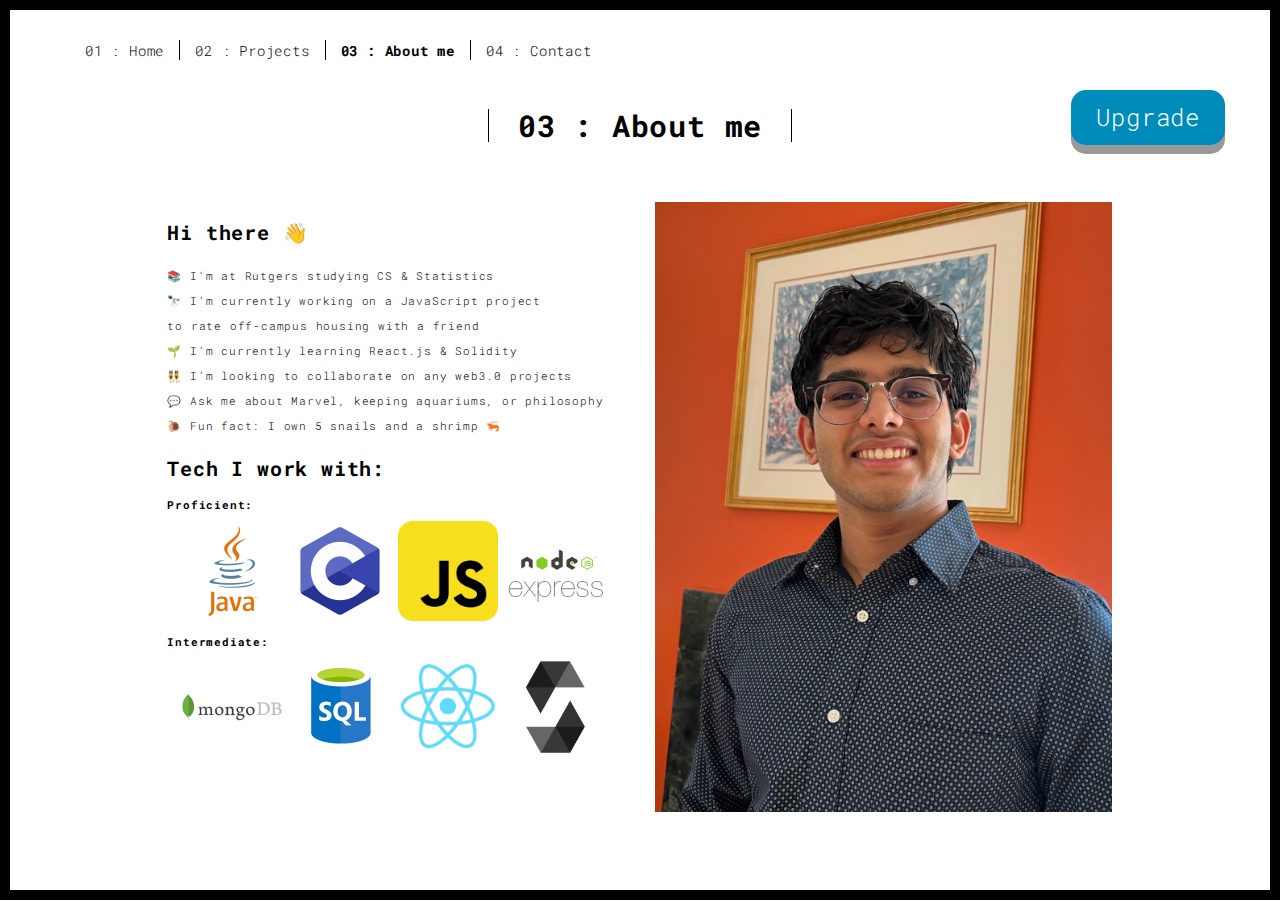
==== commit 775b88b2: "Update about.html" ====
--- a/about.html
+++ b/about.html
@@ -15,7 +15,7 @@
   <link rel="apple-touch-icon" sizes="180x180" href="./assets/apple-icon-180x180.png">
   <link href="./assets/favicon.ico" rel="icon">
 
-  <title>About page</title>  
+  <title>About Me Page</title>  
 
 <link href="./main.3f6952e4.css" rel="stylesheet"></head>
 
@@ -135,7 +135,7 @@
 
                 </div>
                 <div class="col-xs-12 col-md-6">
-                  <img src="./assets/images/baby.jpg" class="img-responsive" alt="">
+                  <img src="./assets/images/interview.jpg" class="img-responsive" alt="">
                 </div>
               </div>
             </div>
@@ -154,7 +154,7 @@
   padding: 15px 25px;
   font-size: 24px;
   cursor: pointer;
-  text-align: center;
+  text-align: center;	
   text-decoration: none;
   outline: none;
   color: #fff;
@@ -165,12 +165,14 @@
 position:absolute; top:0; right:00;
 }
 
-.button:hover {background-color: #0487B3}
+.button:hover {background-color: #0487B3;text-decoration: none;}
 
 .button:active {
   background-color: #037DA6;
   box-shadow: 0 5px #666;
   transform: translateY(4px);
+text-decoration: none;
+  
 }
 </style>
 <!--
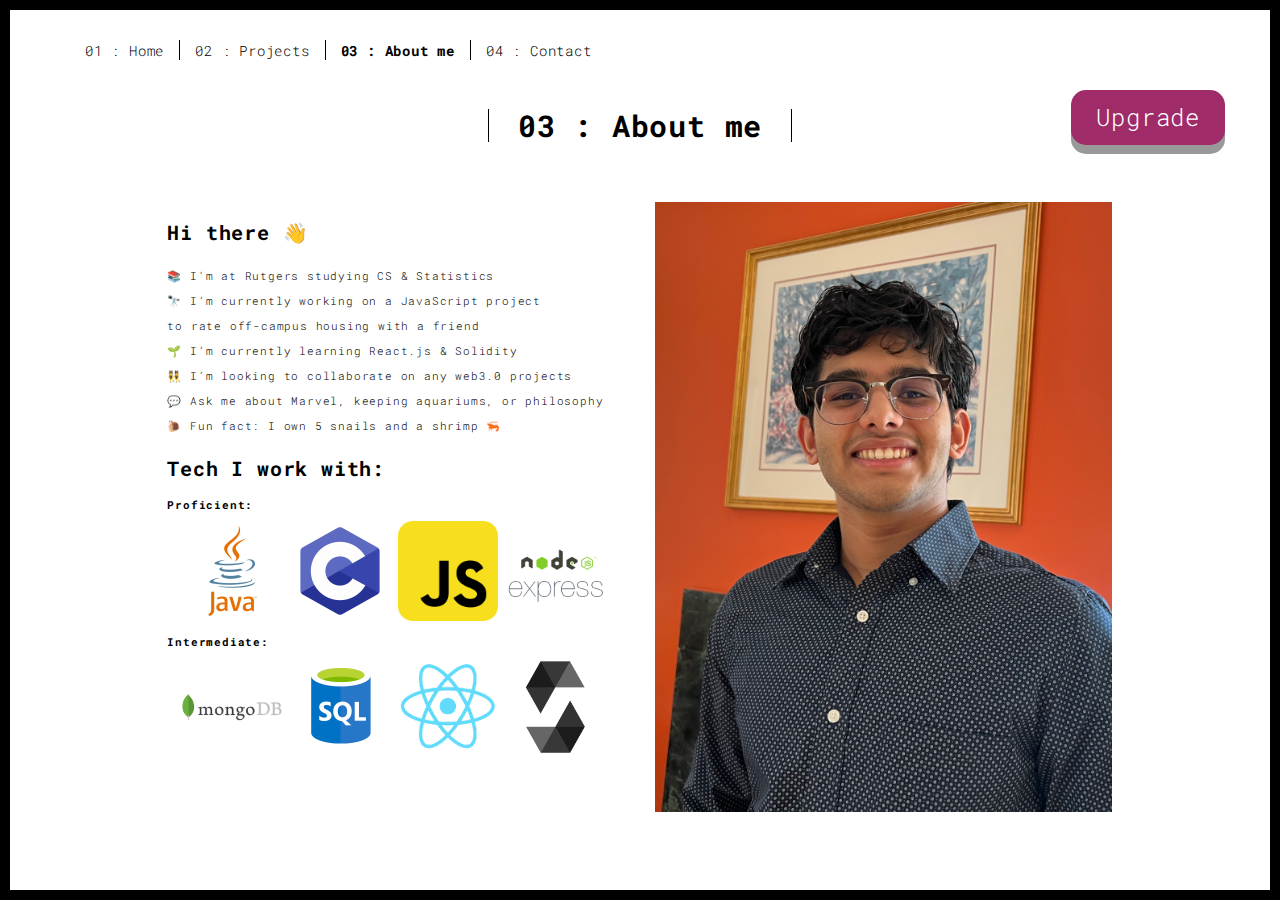
==== commit 2737e396: "Update about.html" ====
--- a/about.html
+++ b/about.html
@@ -158,17 +158,17 @@
   text-decoration: none;
   outline: none;
   color: #fff;
-  background-color: #008CBA;
+  background-color: #9F2B68;
   border: none;
   border-radius: 15px;
   box-shadow: 0 9px #999;
 position:absolute; top:0; right:00;
 }
 
-.button:hover {background-color: #0487B3;text-decoration: none;}
+.button:hover {background-color: #9F2B68;text-decoration: none;}
 
 .button:active {
-  background-color: #037DA6;
+  background-color: #9F2B68;
   box-shadow: 0 5px #666;
   transform: translateY(4px);
 text-decoration: none;
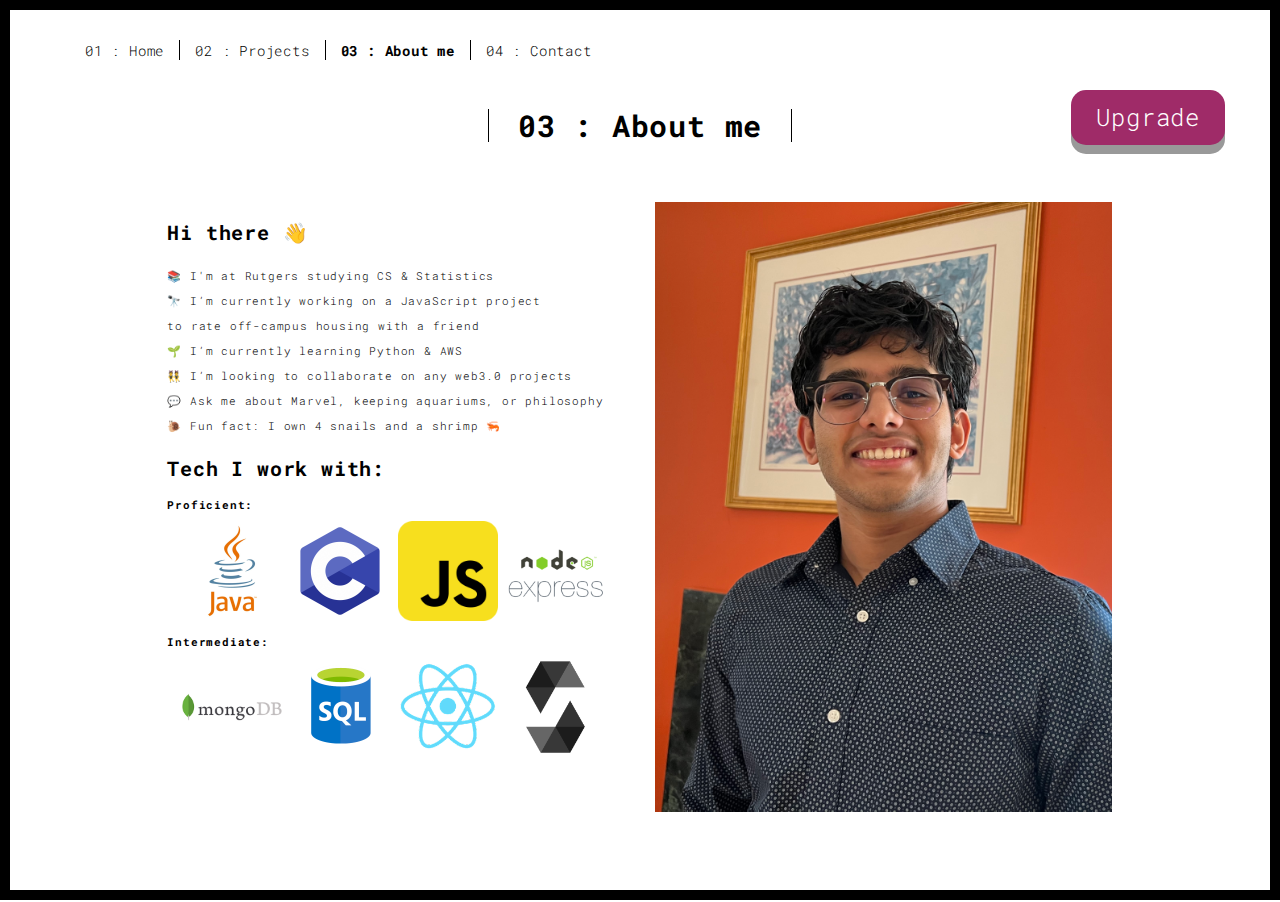
==== commit 9a933cb5: "Update about.html" ====
--- a/about.html
+++ b/about.html
@@ -67,10 +67,10 @@
                   <p>
 📚 I'm at Rutgers studying CS & Statistics<br>
 🔭 I’m currently working on a JavaScript project <br>to rate off-campus housing with a friend <br>
-🌱 I’m currently learning React.js & Solidity <br>
+🌱 I’m currently learning Python & AWS <br>
 👯 I’m looking to collaborate on any web3.0 projects <br>
 💬 Ask me about Marvel, keeping aquariums, or philosophy <br>
-🐌 Fun fact: I own 5 snails and a shrimp 🦐<br> </p>	
+🐌 Fun fact: I own 4 snails and a shrimp 🦐<br> </p>	
 
 
 <style>
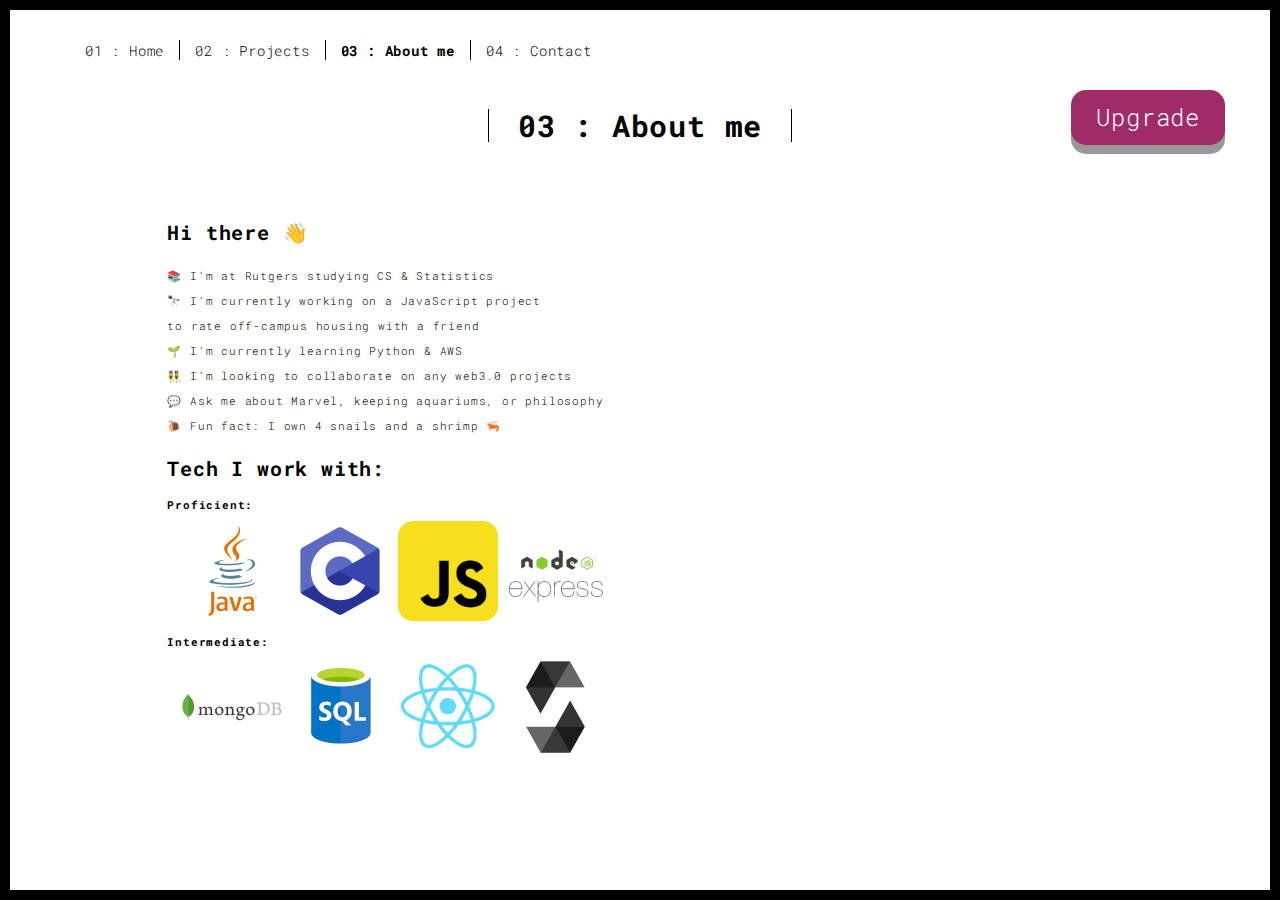
==== commit 6c6bc94b: "Update about.html" ====
--- a/about.html
+++ b/about.html
@@ -135,7 +135,7 @@
 
                 </div>
                 <div class="col-xs-12 col-md-6">
-                  <img src="./assets/images/interview.jpg" class="img-responsive" alt="">
+                  <img src="./assets/images/JJ.png" class="img-responsive" alt="">
                 </div>
               </div>
             </div>
